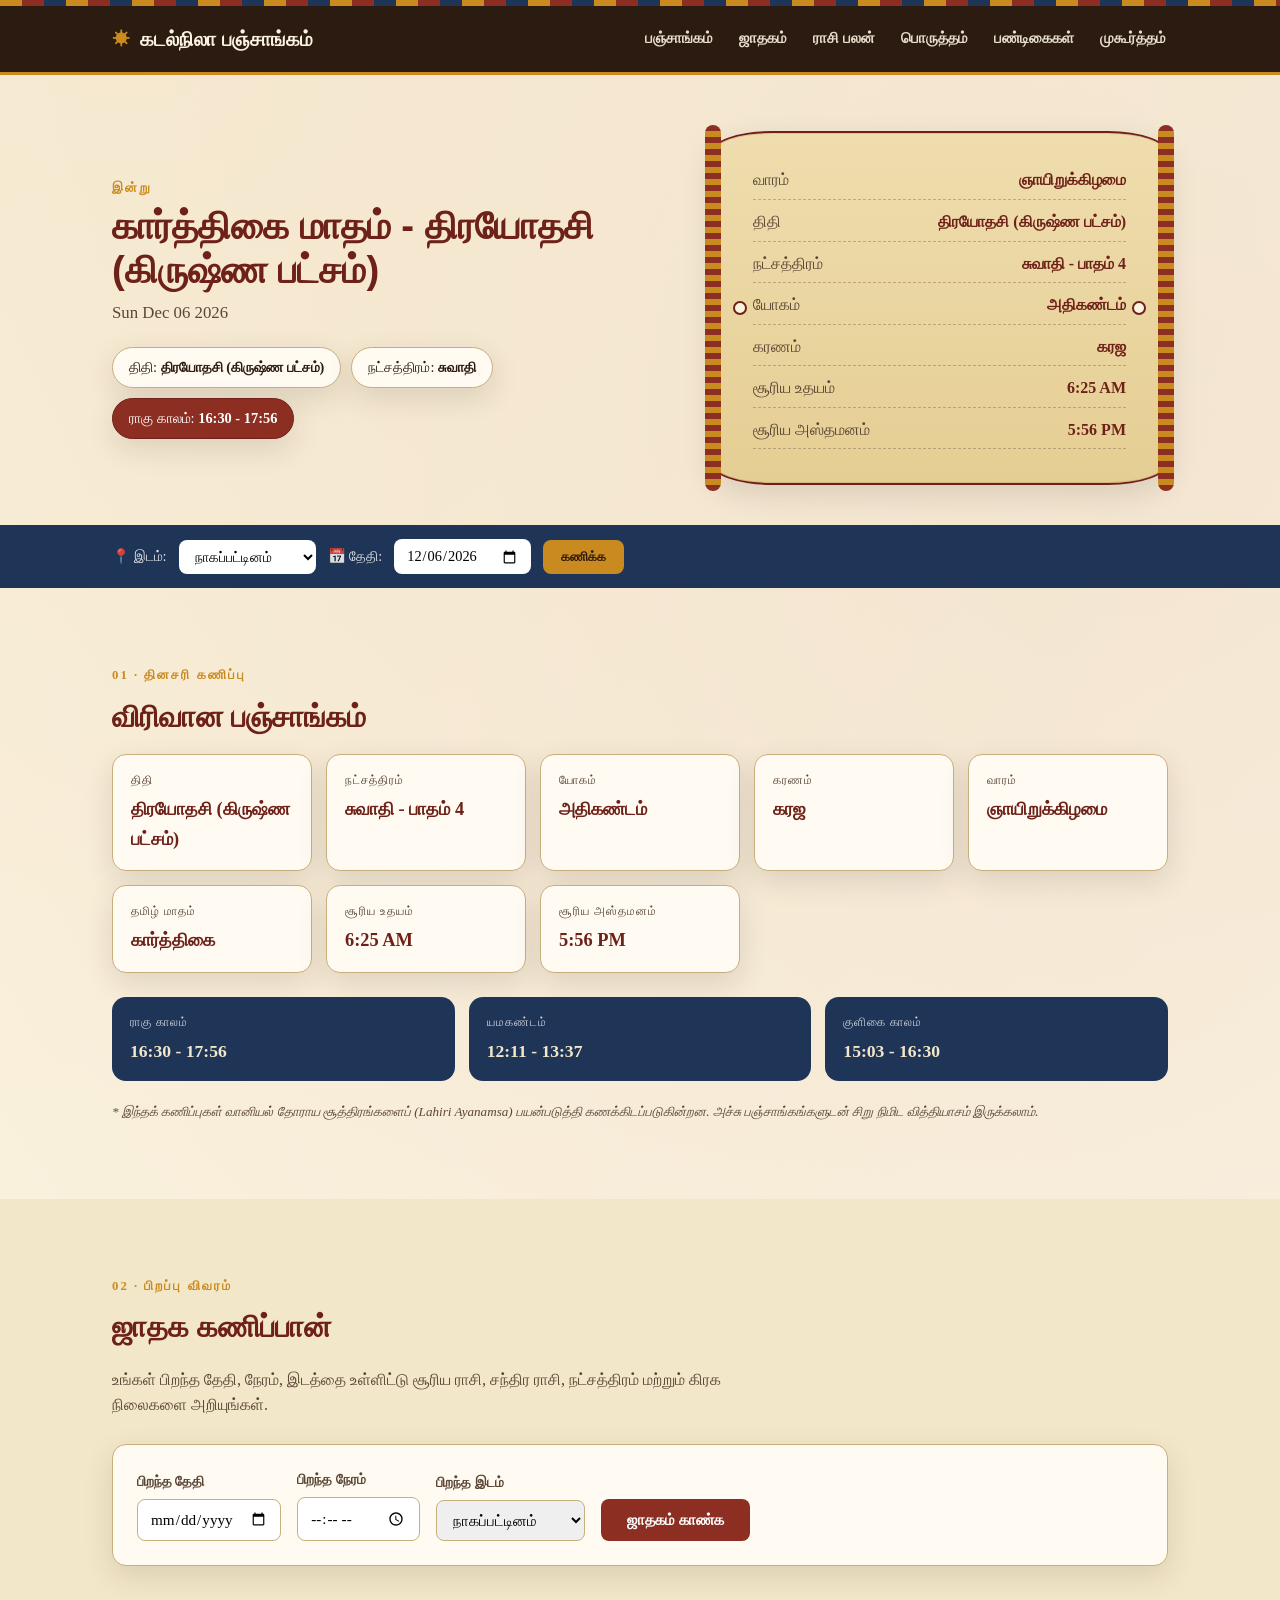
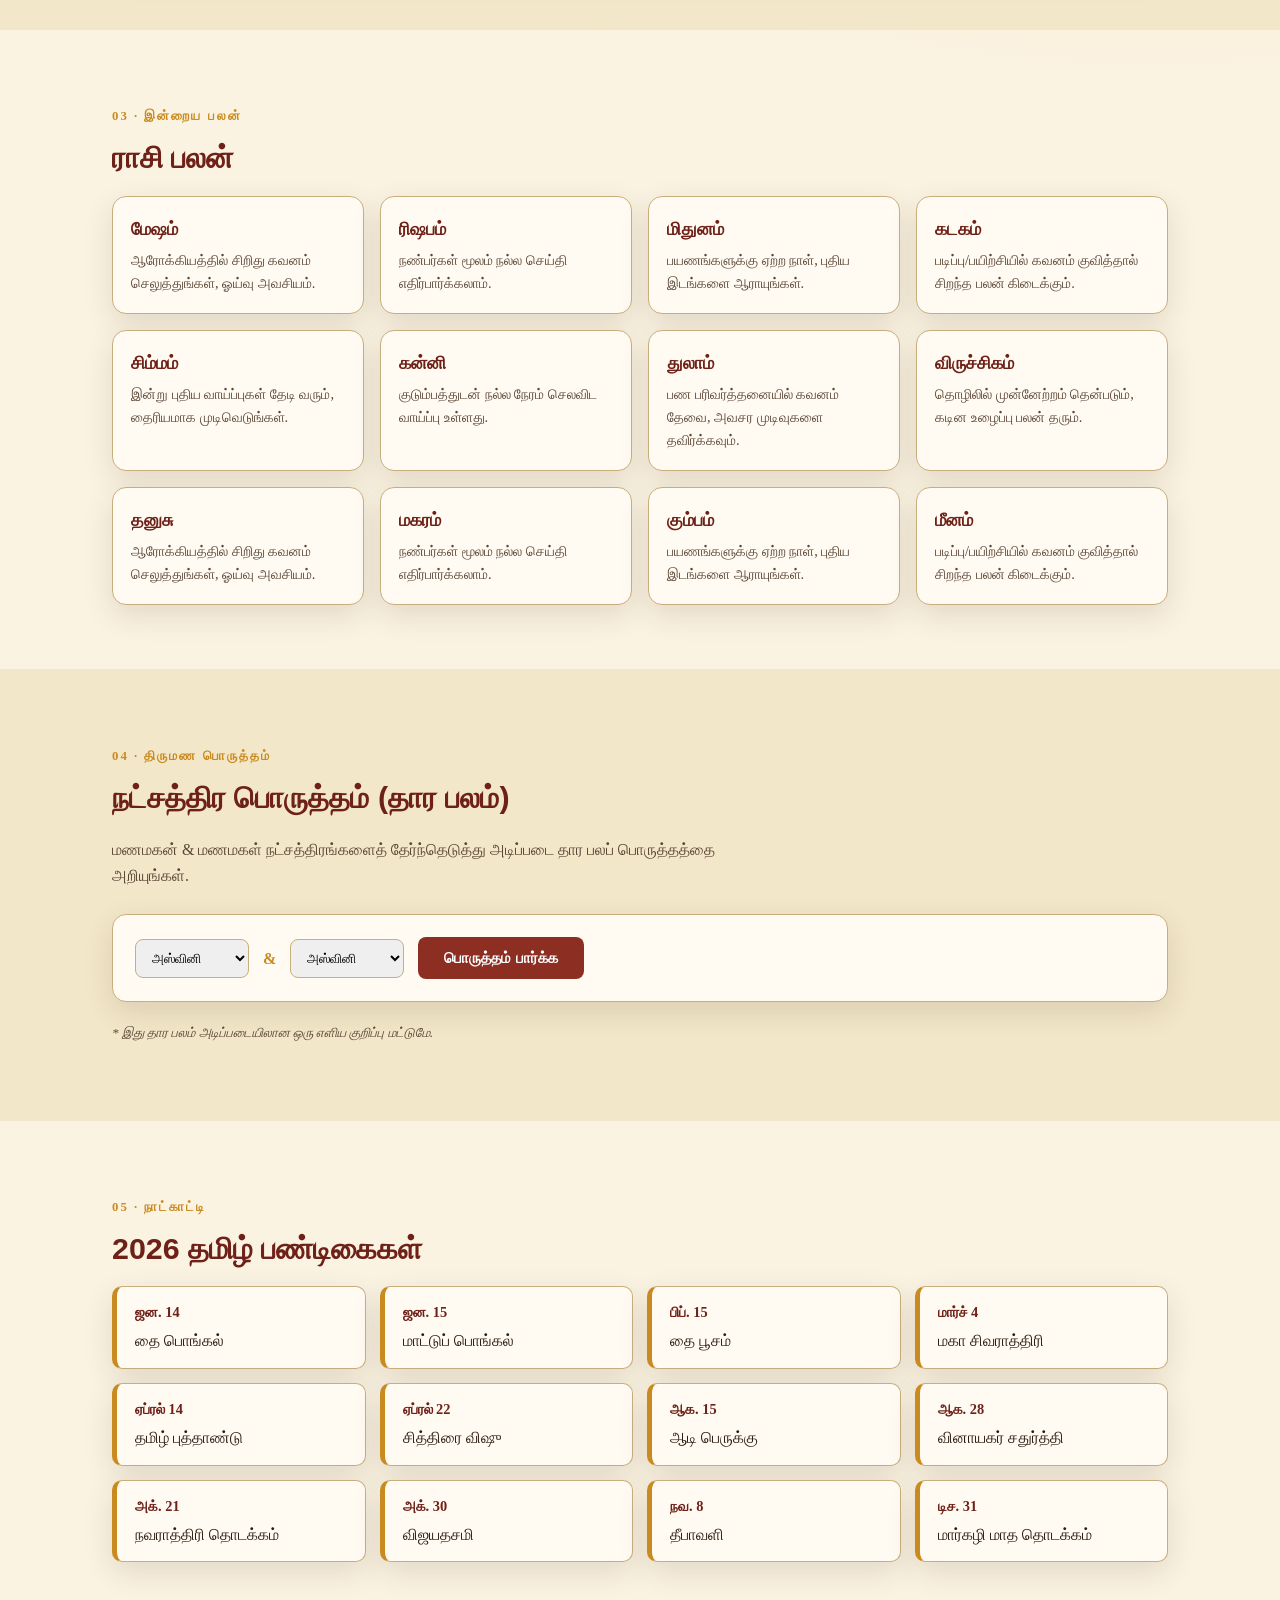
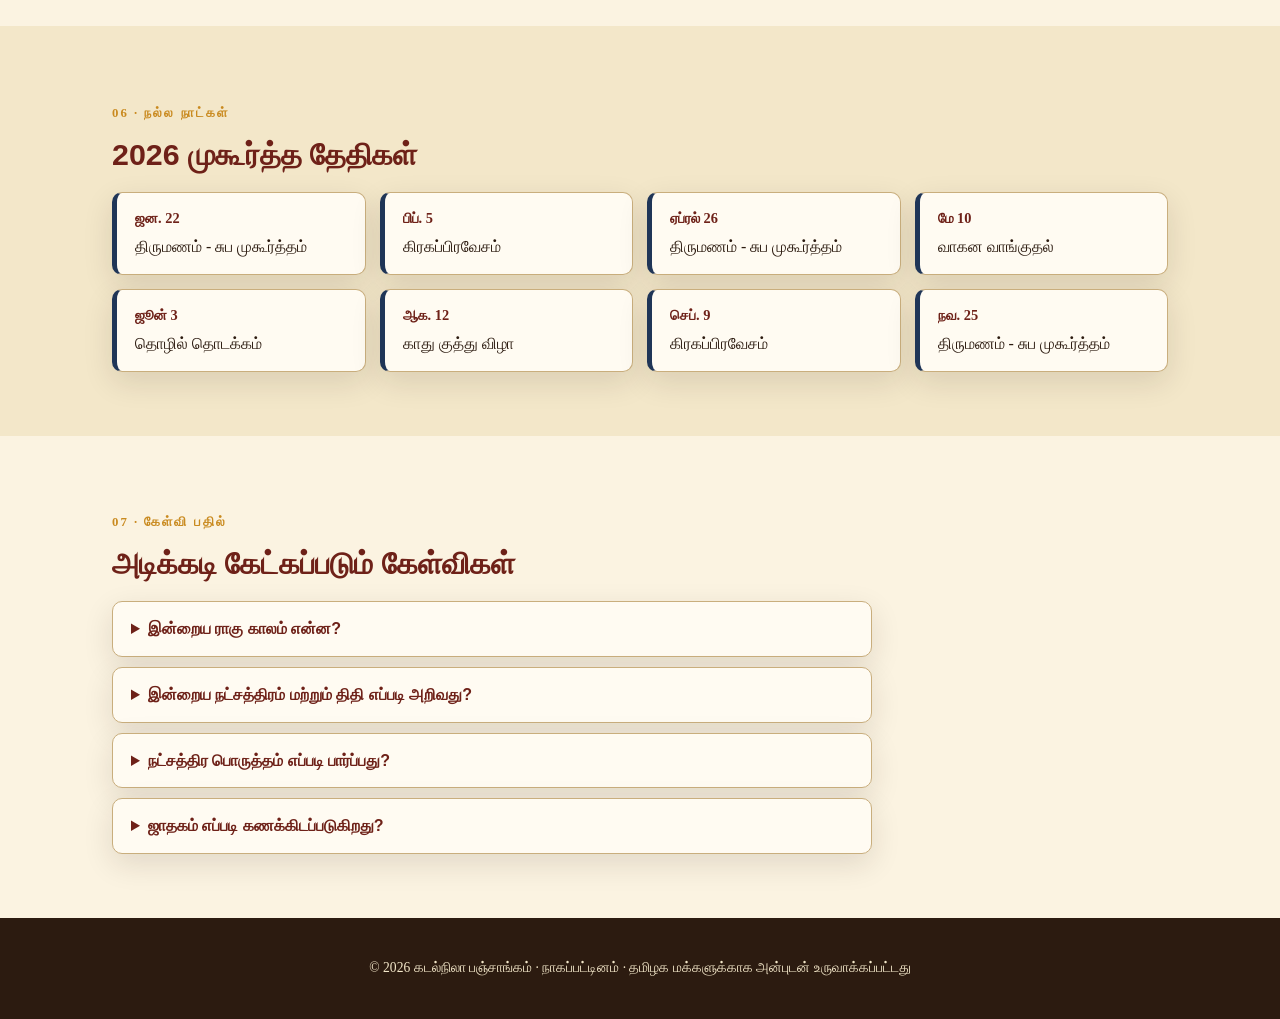
==== index.html @ 74b9a466 "original code" ====
<!DOCTYPE html>
<html lang="ta">
<head>
<meta charset="UTF-8">
<meta name="viewport" content="width=device-width, initial-scale=1.0">
<title>இன்றைய தமிழ் பஞ்சாங்கம் 2026 - ராகு காலம், நட்சத்திரம், திதி, ஜாதகம் | நாளிதழ் பஞ்சாங்கம்</title>
<meta name="description" content="இன்றைய தமிழ் பஞ்சாங்கம் - திதி, நட்சத்திரம், யோகம், கரணம், இன்றைய ராகு காலம், யமகண்டம், குளிகை காலம், நல்ல நேரம், ஜாதக கணிப்பான், ராசி பலன், நட்சத்திர பொருத்தம், 2026 பண்டிகை நாட்காட்டி, திருமண முகூர்த்த தேதிகள் - நாகப்பட்டினம், சென்னை, மதுரை உள்பட அனைத்து ஊர்களுக்கும் இலவசமாக.">
<meta name="keywords" content="இன்றைய பஞ்சாங்கம், தமிழ் பஞ்சாங்கம் 2026, இன்றைய ராகு காலம், நாளைய ராகு காலம், இன்று நல்ல நேரம், இன்றைய நட்சத்திரம், இன்றைய திதி, தமிழ் நாட்காட்டி 2026, ஜாதகம் பார்க்க, ஜாதக கணிப்பான், இன்றைய ராசி பலன், நட்சத்திர பொருத்தம் பார்க்க, திருமண பொருத்தம், முகூர்த்த நாட்கள் 2026, தமிழ் பண்டிகைகள் 2026, யமகண்டம், குளிகை காலம், அமிர்த காலம், சுப நேரம், நாகப்பட்டினம் பஞ்சாங்கம்">
<meta name="robots" content="index, follow, max-image-preview:large">
<meta name="author" content="கடல்நிலா பஞ்சாங்கம்">
<link rel="canonical" href="https://kadalnilapanchangam.pages.dev/">
<meta property="og:title" content="இன்றைய தமிழ் பஞ்சாங்கம் - ராகு காலம், நட்சத்திரம், ஜாதகம் | கடல்நிலா பஞ்சாங்கம்">
<meta property="og:description" content="இன்றைய திதி, நட்சத்திரம், ராகு காலம், ஜாதகம், ராசி பலன், பொருத்தம், 2026 பண்டிகைகள் - ஒரே இடத்தில் இலவசமாக.">
<meta property="og:type" content="website">
<meta property="og:locale" content="ta_IN">
<meta property="og:url" content="https://kadalnilapanchangam.pages.dev/">
<meta property="og:site_name" content="கடல்நிலா பஞ்சாங்கம்">
<meta name="twitter:card" content="summary_large_image">
<meta name="twitter:title" content="இன்றைய தமிழ் பஞ்சாங்கம் - ராகு காலம், ஜாதகம், ராசி பலன்">
<meta name="twitter:description" content="தினசரி பஞ்சாங்கம், ஜாதகம், பொருத்தம், முகூர்த்தம் - இலவசமாக தமிழில்.">
<meta name="theme-color" content="#8c2f22">
<meta name="google-site-verification" content="W2U2GWZ15MZSLIfdau-xHzwiD-Z9TUqTjDm7PvHnTFs" />
<link rel="manifest" href="manifest.json">
<link rel="stylesheet" href="style.css">
<script src="script.js"></script>
</head>
<body>

<div class="thread-deco" aria-hidden="true"></div>

<header class="site-header">
  <div class="wrap header-row">
    <a href="#top" class="brand">
      <span class="brand-mark">☀︎</span>
      <span class="brand-text">கடல்நிலா பஞ்சாங்கம்</span>
    </a>
    <nav class="main-nav" aria-label="முதன்மை வழிசெலுத்தல்">
      <a href="#panchangam">பஞ்சாங்கம்</a>
      <a href="#jathagam">ஜாதகம்</a>
      <a href="#rasipalan">ராசி பலன்</a>
      <a href="#porutham">பொருத்தம்</a>
      <a href="#pandigai">பண்டிகைகள்</a>
      <a href="#muhurtham">முகூர்த்தம்</a>
    </nav>
    <button class="nav-toggle" id="navToggle" aria-label="பட்டியலைத் திற">☰</button>
  </div>
</header>

<main id="top">

  <section class="hero">
    <div class="wrap hero-grid">
      <div class="hero-copy">
        <p class="eyebrow">இன்று</p>
        <h1 id="todayTamilDate">தமிழ் தேதி ஏற்றப்படுகிறது...</h1>
        <p class="hero-sub" id="todayGregorian">-</p>
        <div class="hero-chips" id="heroChips">
          <span class="chip">திதி: <b id="chipTithi">-</b></span>
          <span class="chip">நட்சத்திரம்: <b id="chipNakshatra">-</b></span>
          <span class="chip accent">ராகு காலம்: <b id="chipRahu">-</b></span>
        </div>
      </div>
      <div class="ola-leaf" id="olaLeaf" aria-label="இன்றைய ஓலைச் சுவடி பஞ்சாங்கம்">
        <div class="ola-hole ola-hole-left"></div>
        <div class="ola-hole ola-hole-right"></div>
        <div class="ola-content">
          <div class="ola-row"><span>வாரம்</span><b id="olaVaara">-</b></div>
          <div class="ola-row"><span>திதி</span><b id="olaTithi">-</b></div>
          <div class="ola-row"><span>நட்சத்திரம்</span><b id="olaNakshatra">-</b></div>
          <div class="ola-row"><span>யோகம்</span><b id="olaYoga">-</b></div>
          <div class="ola-row"><span>கரணம்</span><b id="olaKarana">-</b></div>
          <div class="ola-row"><span>சூரிய உதயம்</span><b id="olaSunrise">-</b></div>
          <div class="ola-row"><span>சூரிய அஸ்தமனம்</span><b id="olaSunset">-</b></div>
        </div>
      </div>
    </div>
  </section>

  <section class="location-bar">
    <div class="wrap location-row">
      <label for="cityInput">📍 இடம்:</label>
      <select id="cityInput">
        <option value="Nagapattinam" data-lat="10.7657" data-lon="79.8420">நாகப்பட்டினம்</option>
        <option value="Chennai" data-lat="13.0827" data-lon="80.2707">சென்னை</option>
        <option value="Madurai" data-lat="9.9252" data-lon="78.1198">மதுரை</option>
        <option value="Coimbatore" data-lat="11.0168" data-lon="76.9558">கோயம்புத்தூர்</option>
        <option value="Trichy" data-lat="10.7905" data-lon="78.7047">திருச்சிராப்பள்ளி</option>
        <option value="Thanjavur" data-lat="10.7870" data-lon="79.1378">தஞ்சாவூர்</option>
      </select>
      <label for="dateInput">📅 தேதி:</label>
      <input type="date" id="dateInput">
      <button id="goBtn" class="btn-small">கணிக்க</button>
    </div>
  </section>

  <section id="panchangam" class="section">
    <div class="wrap">
      <p class="section-eyebrow">01 · தினசரி கணிப்பு</p>
      <h2 class="section-title">விரிவான பஞ்சாங்கம்</h2>
      <div class="panch-grid" id="panchGrid"></div>
      <div class="kalam-grid" id="kalamGrid"></div>
      <p class="disclaimer">* இந்தக் கணிப்புகள் வானியல் தோராய சூத்திரங்களைப் (Lahiri Ayanamsa) பயன்படுத்தி கணக்கிடப்படுகின்றன. அச்சு பஞ்சாங்கங்களுடன் சிறு நிமிட வித்தியாசம் இருக்கலாம்.</p>
    </div>
  </section>

  <section id="jathagam" class="section alt">
    <div class="wrap">
      <p class="section-eyebrow">02 · பிறப்பு விவரம்</p>
      <h2 class="section-title">ஜாதக கணிப்பான்</h2>
      <p class="section-desc">உங்கள் பிறந்த தேதி, நேரம், இடத்தை உள்ளிட்டு சூரிய ராசி, சந்திர ராசி, நட்சத்திரம் மற்றும் கிரக நிலைகளை அறியுங்கள்.</p>
      <form id="jathagamForm" class="jform">
        <div class="jfield">
          <label for="jDob">பிறந்த தேதி</label>
          <input type="date" id="jDob" required>
        </div>
        <div class="jfield">
          <label for="jTime">பிறந்த நேரம்</label>
          <input type="time" id="jTime" required>
        </div>
        <div class="jfield">
          <label for="jCity">பிறந்த இடம்</label>
          <select id="jCity">
            <option value="Nagapattinam" data-lat="10.7657" data-lon="79.8420">நாகப்பட்டினம்</option>
            <option value="Chennai" data-lat="13.0827" data-lon="80.2707">சென்னை</option>
            <option value="Madurai" data-lat="9.9252" data-lon="78.1198">மதுரை</option>
            <option value="Coimbatore" data-lat="11.0168" data-lon="76.9558">கோயம்புத்தூர்</option>
            <option value="Trichy" data-lat="10.7905" data-lon="78.7047">திருச்சிராப்பள்ளி</option>
          </select>
        </div>
        <button type="submit" class="btn-primary">ஜாதகம் காண்க</button>
      </form>
      <div id="jathagamResult" class="jathagam-result hidden">
        <div class="jr-summary" id="jrSummary"></div>
        <div class="graha-table-wrap">
          <table class="graha-table">
            <thead><tr><th>கிரகம்</th><th>ராசி</th><th>பாகை (Sidereal)</th></tr></thead>
            <tbody id="grahaTableBody"></tbody>
          </table>
        </div>
        <p class="disclaimer">* சூரியன் &amp; சந்திரன் துல்லியமான கணக்கீடு. புதன், சுக்கிரன், செவ்வாய், குரு, சனி, ராகு/கேது - சராசரி கிரக நிலை (mean longitude) அடிப்படையில் ஒரு பொது வழிகாட்டி மட்டுமே.</p>
      </div>
    </div>
  </section>

  <section id="rasipalan" class="section">
    <div class="wrap">
      <p class="section-eyebrow">03 · இன்றைய பலன்</p>
      <h2 class="section-title">ராசி பலன்</h2>
      <div class="rasi-grid" id="rasiGrid"></div>
    </div>
  </section>

  <section id="porutham" class="section alt">
    <div class="wrap">
      <p class="section-eyebrow">04 · திருமண பொருத்தம்</p>
      <h2 class="section-title">நட்சத்திர பொருத்தம் (தார பலம்)</h2>
      <p class="section-desc">மணமகன் &amp; மணமகள் நட்சத்திரங்களைத் தேர்ந்தெடுத்து அடிப்படை தார பலப் பொருத்தத்தை அறியுங்கள்.</p>
      <div class="porutham-form">
        <select id="starBoy"></select>
        <span class="vs">&amp;</span>
        <select id="starGirl"></select>
        <button id="checkPorutham" class="btn-primary">பொருத்தம் பார்க்க</button>
      </div>
      <div id="poruthamResult" class="porutham-result hidden"></div>
      <p class="disclaimer">* இது தார பலம் அடிப்படையிலான ஒரு எளிய குறிப்பு மட்டுமே.</p>
    </div>
  </section>

  <section id="pandigai" class="section">
    <div class="wrap">
      <p class="section-eyebrow">05 · நாட்காட்டி</p>
      <h2 class="section-title">2026 தமிழ் பண்டிகைகள்</h2>
      <div class="fest-list" id="festList"></div>
    </div>
  </section>

  <section id="muhurtham" class="section alt">
    <div class="wrap">
      <p class="section-eyebrow">06 · நல்ல நாட்கள்</p>
      <h2 class="section-title">2026 முகூர்த்த தேதிகள்</h2>
      <div class="muhurtham-list" id="muhurthamList"></div>
    </div>
  </section>

  <section id="faq" class="section">
    <div class="wrap">
      <p class="section-eyebrow">07 · கேள்வி பதில்</p>
      <h2 class="section-title">அடிக்கடி கேட்கப்படும் கேள்விகள்</h2>
      <div class="faq-list">
        <details class="faq-item">
          <summary>இன்றைய ராகு காலம் என்ன?</summary>
          <p>ராகு காலம் ஒவ்வொரு நாளும் மாறுபடும், அது வாரத்தின் நாள் மற்றும் சூரிய உதய-அஸ்தமன நேரத்தைப் பொறுத்து கணக்கிடப்படுகிறது.</p>
        </details>
        <details class="faq-item">
          <summary>இன்றைய நட்சத்திரம் மற்றும் திதி எப்படி அறிவது?</summary>
          <p>சந்திரன் மற்றும் சூரியனின் நிலைமானத்தை வைத்து திதி மற்றும் நட்சத்திரம் கணக்கிடப்படுகிறது.</p>
        </details>
        <details class="faq-item">
          <summary>நட்சத்திர பொருத்தம் எப்படி பார்ப்பது?</summary>
          <p>மணமகன் மற்றும் மணமகளின் நட்சத்திரங்களை தேர்ந்தெடுத்து, தார பலம் அடிப்படையிலான அடிப்படை பொருத்தத்தை இந்த தளத்தில் இலவசமாக அறியலாம்.</p>
        </details>
        <details class="faq-item">
          <summary>ஜாதகம் எப்படி கணக்கிடப்படுகிறது?</summary>
          <p>பிறந்த தேதி, நேரம், இடத்தை வைத்து சூரிய ராசி, சந்திர ராசி, ஜென்ம நட்சத்திரம் மற்றும் கிரக நிலைகள் கணக்கிடப்படுகின்றன.</p>
        </details>
      </div>
    </div>
  </section>

</main>

<footer class="site-footer">
  <div class="wrap">
    <p>© 2026 கடல்நிலா பஞ்சாங்கம் · நாகப்பட்டினம் · தமிழக மக்களுக்காக அன்புடன் உருவாக்கப்பட்டது</p>
  </div>
</footer>

</body>
</html>
---- style.css ----
/* ============ TOKENS ============ */
:root{
  --bg: #FBF3E1;
  --bg-alt: #F3E7C9;
  --ink: #2C1B10;
  --ink-soft: #5B4636;
  --vermilion: #8C2F22;
  --vermilion-deep: #6E2118;
  --turmeric: #C98A1F;
  --indigo: #1F3557;
  --line: #C9AE7D;
  --card: #FFFBF2;
  --shadow: 0 10px 30px rgba(44,27,16,0.12);
  --radius: 14px;
  --font-display: 'Catamaran', 'Noto Sans Tamil', sans-serif;
  --font-body: 'Noto Sans Tamil', 'Martel', serif;
  --font-data: 'Martel', 'Noto Sans Tamil', serif;
}

*{box-sizing:border-box;}
html{scroll-behavior:smooth;}
body{
  margin:0;
  background:var(--bg);
  color:var(--ink);
  font-family:var(--font-body);
  line-height:1.6;
  background-image:
    radial-gradient(circle at 10% 0%, rgba(201,138,31,0.08), transparent 40%),
    radial-gradient(circle at 90% 10%, rgba(140,47,34,0.06), transparent 35%);
}
.wrap{max-width:1100px;margin:0 auto;padding:0 22px;}
a{color:inherit;text-decoration:none;}
h1,h2,h3{font-family:var(--font-display);color:var(--vermilion-deep);margin:0 0 8px;}
.hidden{display:none !important;}

/* thread decoration */
.thread-deco{
  height:6px;
  background:repeating-linear-gradient(90deg,var(--turmeric) 0 22px, var(--vermilion) 22px 44px, var(--indigo) 44px 66px);
}

/* ============ HEADER ============ */
.site-header{
  background:var(--ink);
  color:var(--bg);
  position:sticky;top:0;z-index:50;
  border-bottom:3px solid var(--turmeric);
}
.header-row{display:flex;align-items:center;justify-content:space-between;padding:14px 22px;gap:16px;}
.brand{display:flex;align-items:center;gap:10px;font-family:var(--font-display);font-weight:900;font-size:1.25rem;color:var(--bg);}
.brand-mark{color:var(--turmeric);font-size:1.4rem;}
.main-nav{display:flex;gap:22px;flex-wrap:wrap;}
.main-nav a{font-weight:600;font-size:0.95rem;opacity:0.9;padding:6px 2px;border-bottom:2px solid transparent;transition:.2s;}
.main-nav a:hover{border-color:var(--turmeric);opacity:1;}
.nav-toggle{display:none;background:none;border:none;color:var(--bg);font-size:1.4rem;cursor:pointer;}

/* ============ HERO ============ */
.hero{padding:56px 0 40px;}
.hero-grid{display:grid;grid-template-columns:1.1fr 0.9fr;gap:40px;align-items:center;}
.eyebrow{font-family:var(--font-data);text-transform:uppercase;letter-spacing:2px;color:var(--turmeric);font-weight:700;font-size:.8rem;margin:0 0 6px;}
.hero-copy h1{font-size:2.4rem;line-height:1.15;}
.hero-sub{color:var(--ink-soft);margin:4px 0 20px;font-size:1.05rem;}
.hero-chips{display:flex;flex-wrap:wrap;gap:10px;}
.chip{background:var(--card);border:1px solid var(--line);border-radius:30px;padding:8px 16px;font-size:.9rem;box-shadow:var(--shadow);}
.chip.accent{background:var(--vermilion);color:#fff;border-color:var(--vermilion-deep);}
.chip b{font-family:var(--font-data);}

/* Ola-leaf */
.ola-leaf{
  position:relative;
  background:linear-gradient(180deg,#EFDDAE,#E5CE93);
  border-radius:60px/22px;
  padding:34px 40px;
  box-shadow:var(--shadow), inset 0 0 0 1px rgba(140,47,34,0.15);
  border:2px solid var(--vermilion-deep);
}
.ola-leaf::before, .ola-leaf::after{
  content:"";position:absolute;top:-8px;bottom:-8px;width:16px;
  background:repeating-linear-gradient(0deg,var(--vermilion) 0 6px, var(--turmeric) 6px 12px);
  border-radius:8px;
}
.ola-leaf::before{left:-8px;}
.ola-leaf::after{right:-8px;}
.ola-hole{position:absolute;top:50%;transform:translateY(-50%);width:14px;height:14px;border-radius:50%;background:var(--bg);border:2px solid var(--vermilion-deep);}
.ola-hole-left{left:20px;}
.ola-hole-right{right:20px;}
.ola-content{display:flex;flex-direction:column;gap:9px;}
.ola-row{display:flex;justify-content:space-between;border-bottom:1px dashed rgba(44,27,16,0.25);padding-bottom:6px;font-family:var(--font-data);}
.ola-row span{color:var(--ink-soft);}
.ola-row b{color:var(--vermilion-deep);}

/* ============ LOCATION BAR ============ */
.location-bar{background:var(--indigo);color:#fff;padding:14px 0;}
.location-row{display:flex;flex-wrap:wrap;gap:12px;align-items:center;}
.location-row label{font-size:.9rem;opacity:.85;}
.location-row select, .location-row input{
  background:#fff;border:none;border-radius:8px;padding:8px 12px;font-family:var(--font-body);font-size:.9rem;
}
.btn-small{background:var(--turmeric);border:none;color:var(--ink);font-weight:700;padding:9px 18px;border-radius:8px;cursor:pointer;}
.btn-small:hover{background:#dba13a;}

/* ============ SECTIONS ============ */
.section{padding:64px 0;}
.section.alt{background:var(--bg-alt);}
.section-eyebrow{font-family:var(--font-data);color:var(--turmeric);font-weight:700;letter-spacing:2px;text-transform:uppercase;font-size:.8rem;margin-bottom:6px;}
.section-title{font-size:1.9rem;margin-bottom:14px;}
.section-desc{color:var(--ink-soft);max-width:640px;margin-bottom:26px;}

/* Panchangam */
.panch-grid{display:grid;grid-template-columns:repeat(auto-fit,minmax(180px,1fr));gap:14px;margin-bottom:24px;}
.panch-grid .pcard{background:var(--card);border:1px solid var(--line);border-radius:var(--radius);padding:16px 18px;box-shadow:var(--shadow);}
.pcard .pk{font-size:.78rem;color:var(--ink-soft);text-transform:uppercase;letter-spacing:1px;}
.pcard .pv{font-family:var(--font-data);font-size:1.15rem;color:var(--vermilion-deep);font-weight:700;margin-top:4px;}

.kalam-grid{display:grid;grid-template-columns:repeat(auto-fit,minmax(200px,1fr));gap:14px;}
.kcard{background:var(--indigo);color:#fff;border-radius:var(--radius);padding:16px 18px;}
.kcard .pk{opacity:.75;font-size:.78rem;text-transform:uppercase;letter-spacing:1px;}
.kcard .pv{font-family:var(--font-data);font-size:1.1rem;font-weight:700;margin-top:4px;color:#F3E7C9;}

.disclaimer{font-size:.82rem;color:var(--ink-soft);margin-top:20px;font-style:italic;}

/* Jathagam */
.jform{display:flex;flex-wrap:wrap;gap:16px;align-items:end;background:var(--card);border:1px solid var(--line);border-radius:var(--radius);padding:24px;box-shadow:var(--shadow);}
.jfield{display:flex;flex-direction:column;gap:6px;}
.jfield label{font-size:.85rem;color:var(--ink-soft);font-weight:600;}
.jfield input, .jfield select{padding:10px 12px;border:1px solid var(--line);border-radius:8px;font-family:var(--font-body);font-size:.95rem;}
.btn-primary{background:var(--vermilion);color:#fff;border:none;padding:12px 26px;border-radius:8px;font-weight:700;cursor:pointer;font-size:.95rem;}
.btn-primary:hover{background:var(--vermilion-deep);}

.jathagam-result{margin-top:26px;}
.jr-summary{display:grid;grid-template-columns:repeat(auto-fit,minmax(180px,1fr));gap:14px;margin-bottom:20px;}
.jr-summary .jcard{background:var(--card);border:1px solid var(--line);border-radius:var(--radius);padding:16px;box-shadow:var(--shadow);}
.jr-summary .jk{font-size:.78rem;color:var(--ink-soft);text-transform:uppercase;}
.jr-summary .jv{font-family:var(--font-data);font-weight:700;color:var(--vermilion-deep);font-size:1.1rem;}

.graha-table-wrap{overflow-x:auto;}
.graha-table{width:100%;border-collapse:collapse;background:var(--card);border-radius:var(--radius);overflow:hidden;box-shadow:var(--shadow);}
.graha-table th, .graha-table td{padding:12px 16px;text-align:left;border-bottom:1px solid var(--line);}
.graha-table th{background:var(--vermilion-deep);color:#fff;font-family:var(--font-display);}
.graha-table tr:last-child td{border-bottom:none;}

/* Rasi Palan */
.rasi-grid{display:grid;grid-template-columns:repeat(auto-fit,minmax(200px,1fr));gap:16px;}
.rasi-card{background:var(--card);border:1px solid var(--line);border-radius:var(--radius);padding:18px;box-shadow:var(--shadow);}
.rasi-card h3{font-size:1.1rem;margin-bottom:6px;}
.rasi-card p{font-size:.9rem;color:var(--ink-soft);margin:0;}

/* Porutham */
.porutham-form{display:flex;flex-wrap:wrap;align-items:center;gap:14px;background:var(--card);border:1px solid var(--line);border-radius:var(--radius);padding:22px;box-shadow:var(--shadow);}
.porutham-form select{padding:10px 12px;border:1px solid var(--line);border-radius:8px;font-family:var(--font-body);}
.vs{font-weight:900;color:var(--turmeric);}
.porutham-result{margin-top:20px;background:var(--card);border-left:5px solid var(--vermilion);border-radius:8px;padding:18px 22px;box-shadow:var(--shadow);}
.porutham-result h3{margin-bottom:8px;}

/* Festival & Muhurtham */
.fest-list, .muhurtham-list{display:grid;grid-template-columns:repeat(auto-fit,minmax(240px,1fr));gap:14px;}
.fest-item, .muh-item{background:var(--card);border:1px solid var(--line);border-left:5px solid var(--turmeric);border-radius:10px;padding:14px 18px;box-shadow:var(--shadow);}
.fest-item .fdate, .muh-item .mdate{font-family:var(--font-data);font-weight:700;color:var(--vermilion-deep);font-size:.9rem;}
.fest-item .fname, .muh-item .mname{margin-top:4px;font-size:1rem;}
.muh-item{border-left-color:var(--indigo);}

/* FAQ */
.faq-list{display:flex;flex-direction:column;gap:10px;max-width:760px;}
.faq-item{background:var(--card);border:1px solid var(--line);border-radius:10px;padding:14px 18px;box-shadow:var(--shadow);}
.faq-item summary{cursor:pointer;font-weight:700;font-family:var(--font-display);color:var(--vermilion-deep);}
.faq-item p{margin:10px 0 0;color:var(--ink-soft);font-size:.95rem;}

/* Footer */
.site-footer{background:var(--ink);color:var(--bg-alt);text-align:center;padding:26px 0;font-size:.85rem;}

/* ============ RESPONSIVE ============ */
@media (max-width:820px){
  .hero-grid{grid-template-columns:1fr;}
  .main-nav{
    position:absolute;top:100%;left:0;right:0;background:var(--ink);
    flex-direction:column;padding:14px 22px;gap:14px;display:none;
  }
  .main-nav.open{display:flex;}
  .nav-toggle{display:block;}
}
@media (max-width:480px){
  .hero-copy h1{font-size:1.7rem;}
  .ola-leaf{padding:26px 22px;}
}

/* Reduced motion */
@media (prefers-reduced-motion: reduce){
  html{scroll-behavior:auto;}
}

/* Focus */
a:focus-visible, button:focus-visible, select:focus-visible, input:focus-visible{
  outline:3px solid var(--turmeric);outline-offset:2px;
}
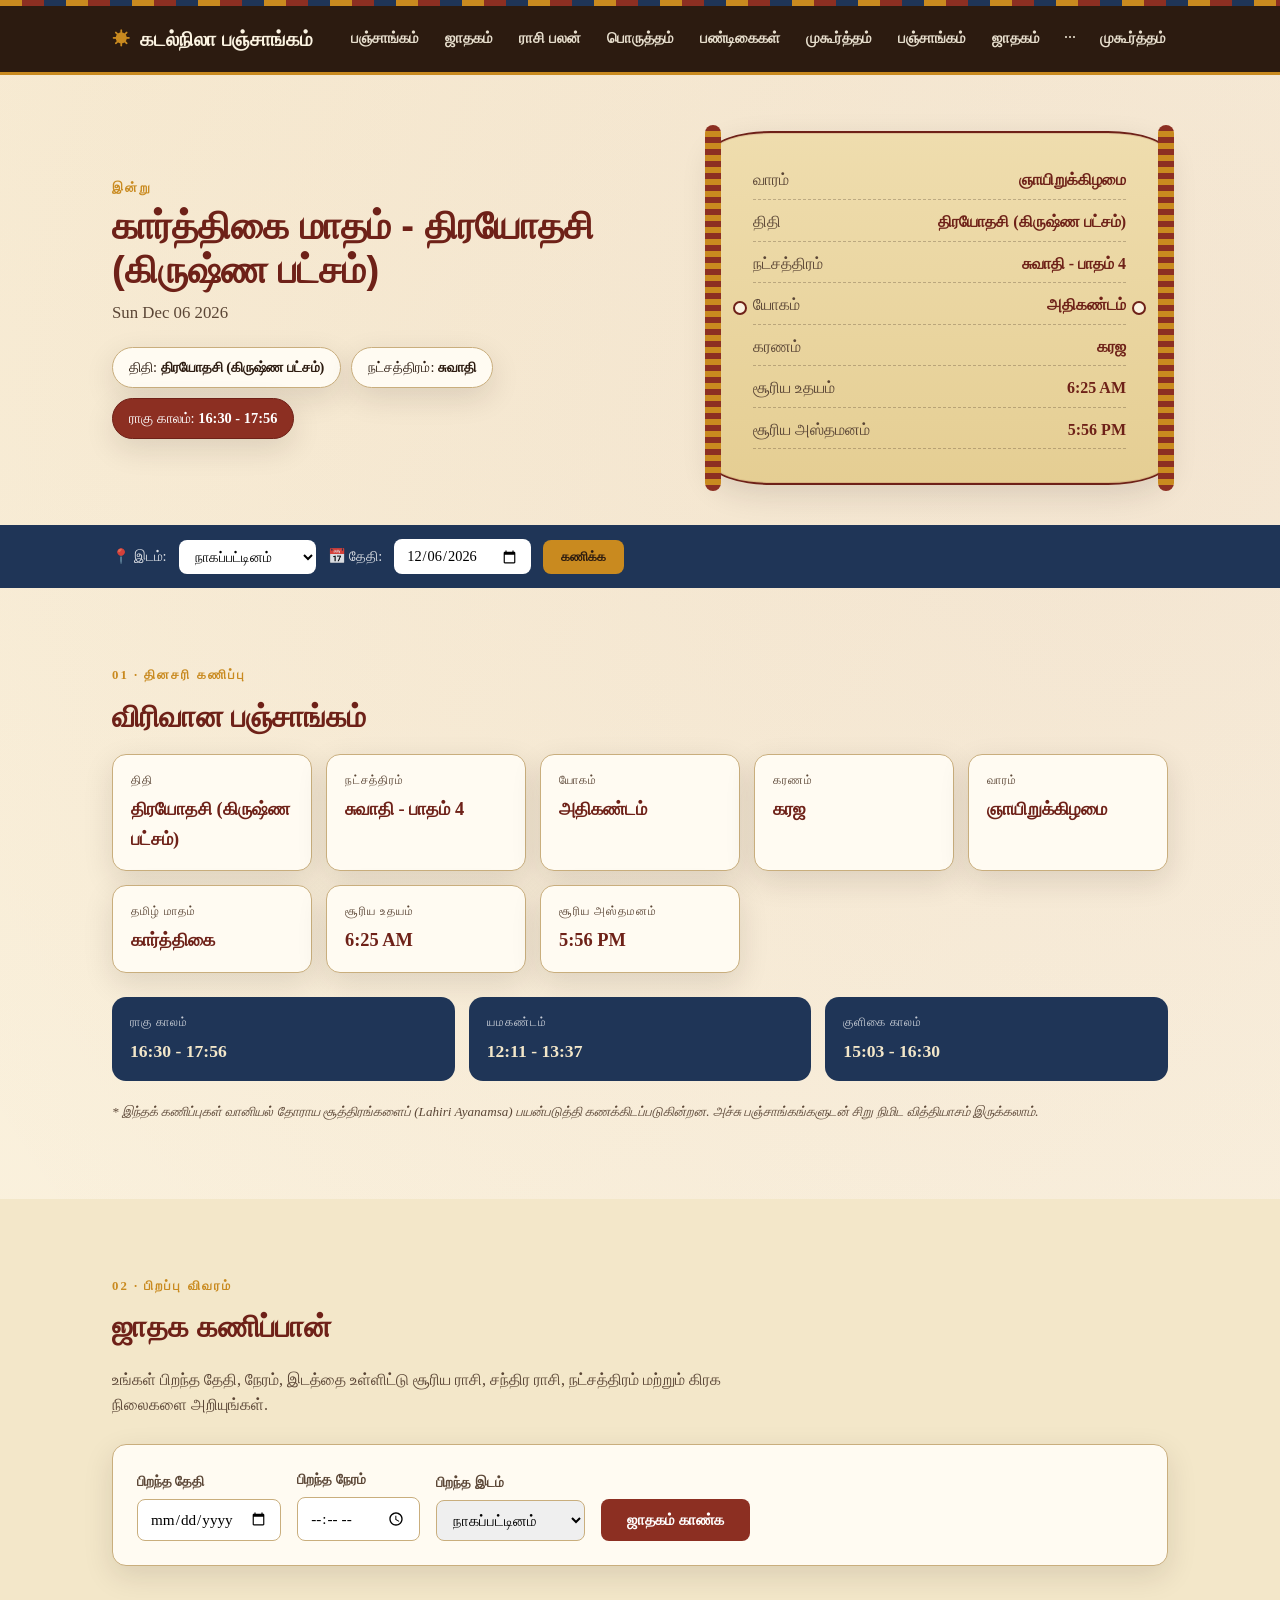
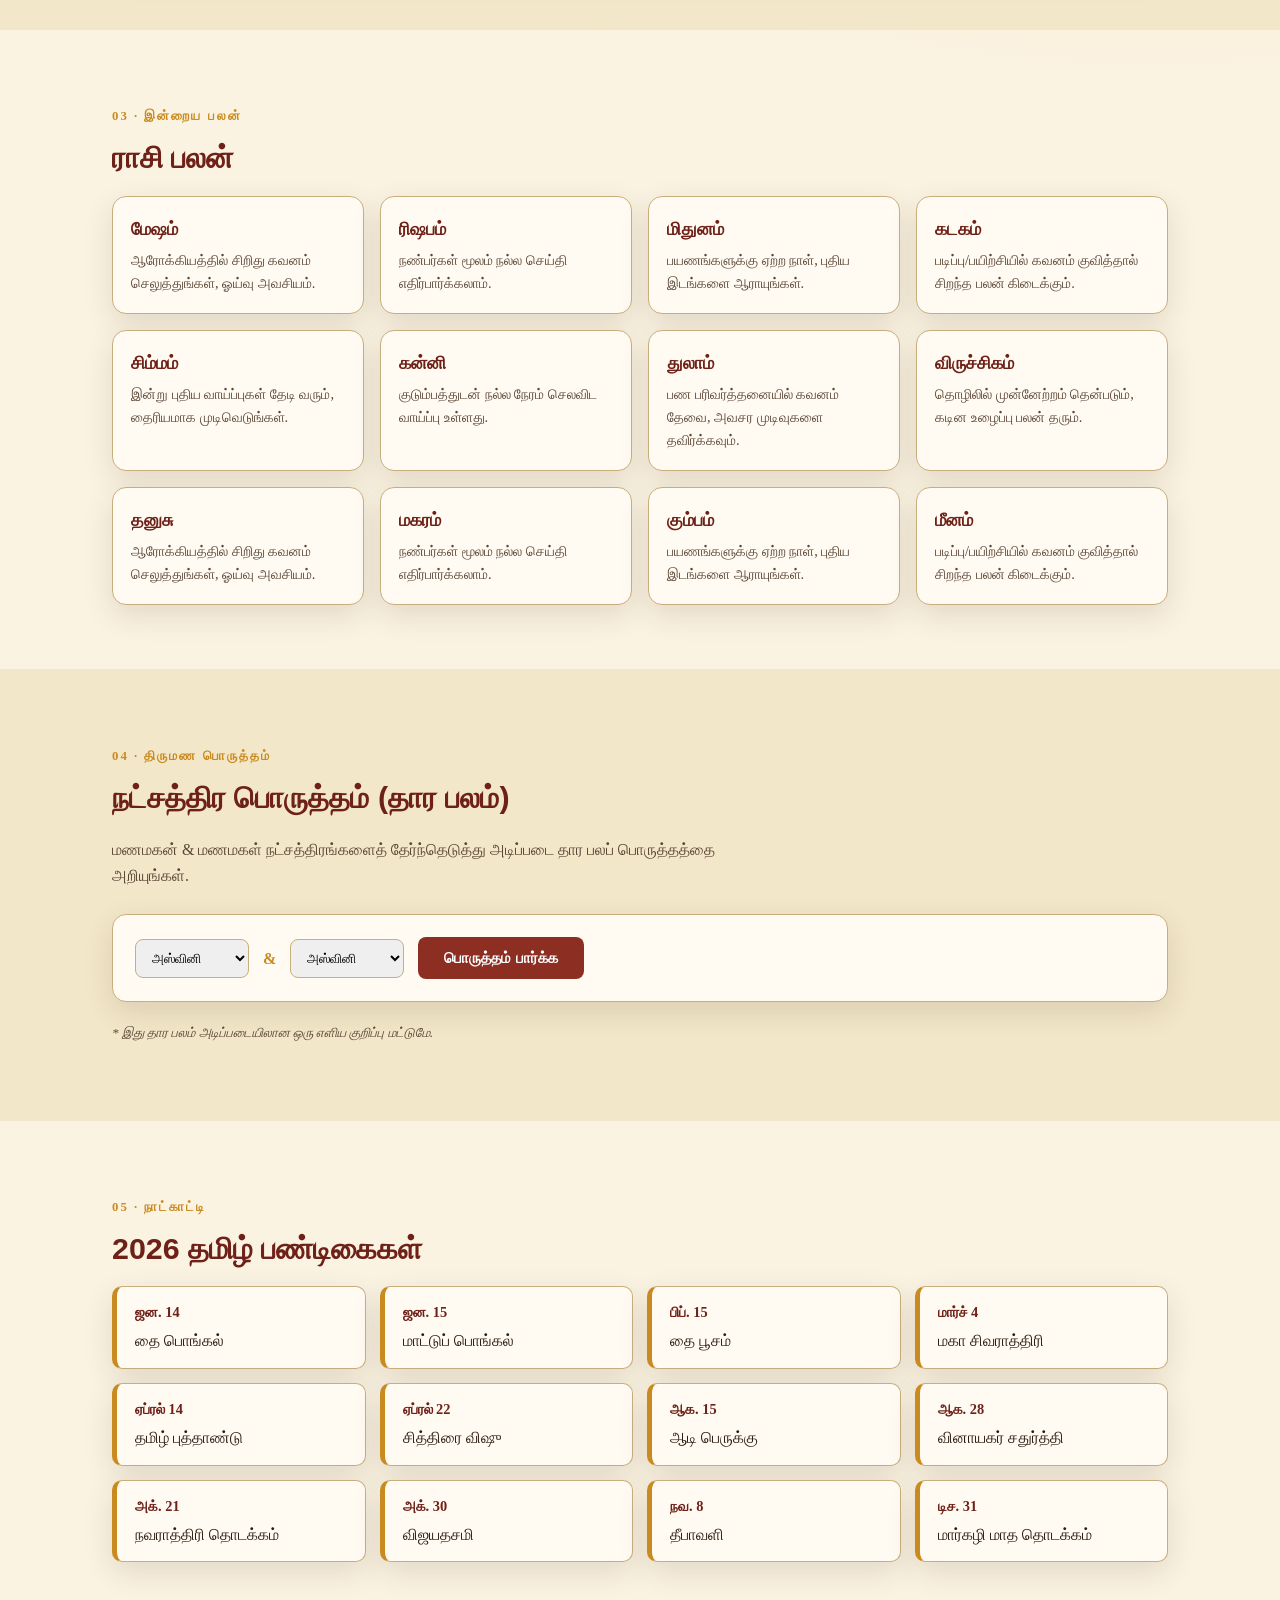
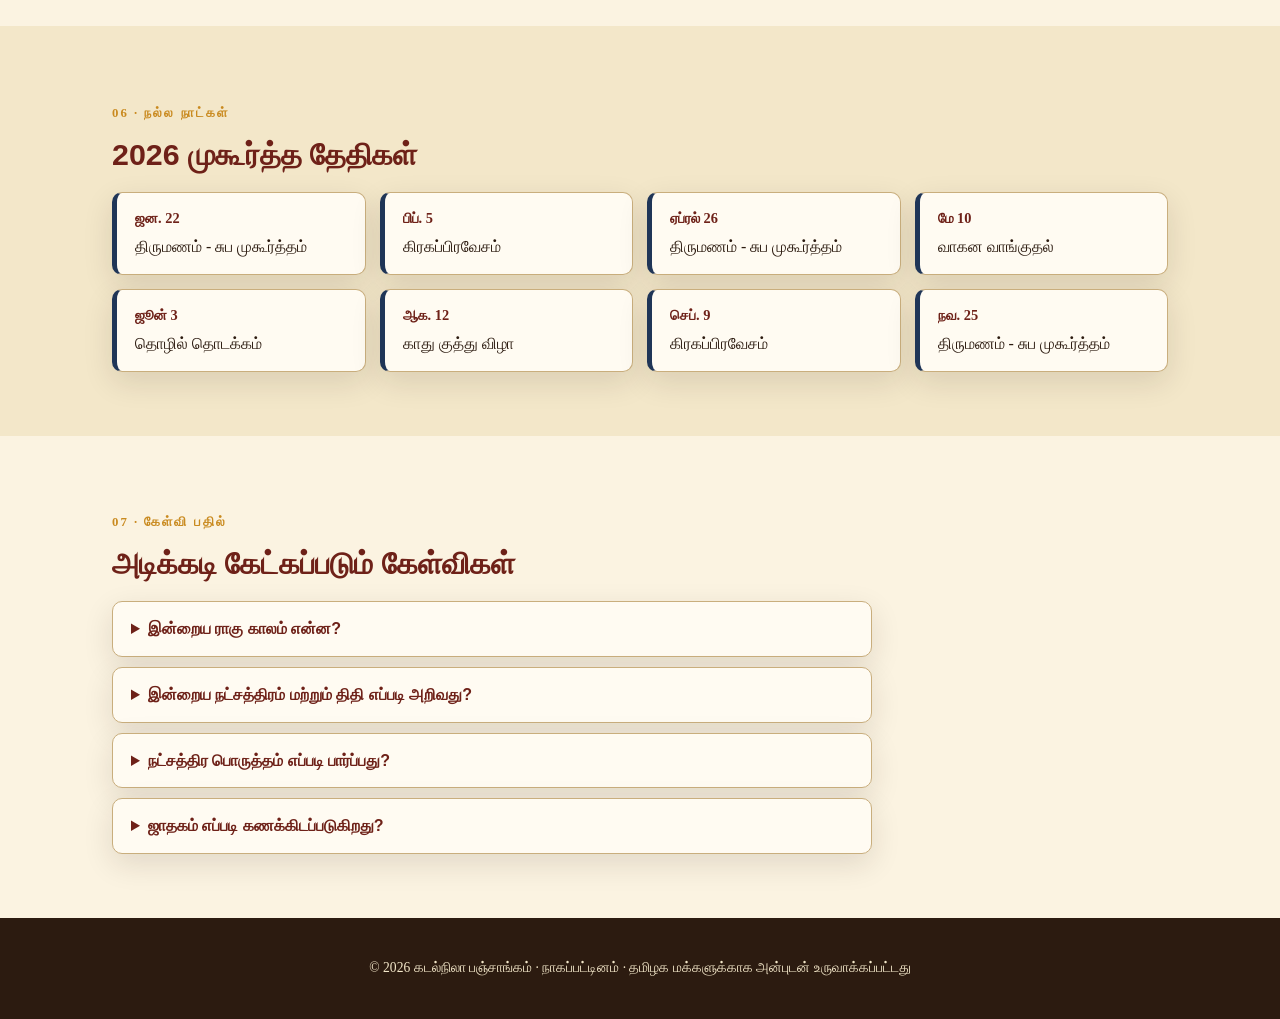
==== commit 491823a4: "country add" ====
--- a/index.html
+++ b/index.html
@@ -40,7 +40,12 @@
       <a href="#rasipalan">ராசி பலன்</a>
       <a href="#porutham">பொருத்தம்</a>
       <a href="#pandigai">பண்டிகைகள்</a>
-      <a href="#muhurtham">முகூர்த்தம்</a>
+      <a href="#muhurtham">முகூர்த்தம்</a><nav class="main-nav">
+  <a href="#panchangam">பஞ்சாங்கம்</a>
+  <a href="#jathagam">ஜாதகம்</a>
+  ...
+  <a href="muhurtham.html">முகூர்த்தம்</a>   <!-- புதியது -->
+</nav>
     </nav>
     <button class="nav-toggle" id="navToggle" aria-label="பட்டியலைத் திற">☰</button>
   </div>
@@ -86,6 +91,21 @@
         <option value="Coimbatore" data-lat="11.0168" data-lon="76.9558">கோயம்புத்தூர்</option>
         <option value="Trichy" data-lat="10.7905" data-lon="78.7047">திருச்சிராப்பள்ளி</option>
         <option value="Thanjavur" data-lat="10.7870" data-lon="79.1378">தஞ்சாவூர்</option>
+        <option value="Tirunelveli" data-lat="8.7139" data-lon="77.7564">திருநெல்வேலி</option>
+        <option value="Salem" data-lat="11.6643" data-lon="78.1460">சேலம்</option>
+        <option value="Vellore" data-lat="12.9165" data-lon="79.1325">வேலூர்</option>
+        <option value="Erode" data-lat="11.3410" data-lon="77.7172">ஈரோடு</option>
+        <option value="Kanchipuram" data-lat="12.8342" data-lon="79.7036">காஞ்சிபுரம்</option>
+        <option value="Kumbakonam" data-lat="10.9601" data-lon="79.3832">கும்பகோணம்</option>
+        <option value="Puducherry" data-lat="11.9416" data-lon="79.8083">புதுச்சேரி</option>
+        <option value="Vijayawada" data-lat="16.5062" data-lon="80.6480">விஜயவாடா</option>
+        <option value="Hyderabad" data-lat="17.3850" data-lon="78.4867">ஹைதராபாத்</option>
+        <option value="malaysia" data-lat="3.1390" data-lon="101.6869">மலேசியா</option>
+        <option value="singapore" data-lat="1.3521" data-lon="103.8198">சிங்கப்பூர்</option>
+        
+
+
+              
       </select>
       <label for="dateInput">📅 தேதி:</label>
       <input type="date" id="dateInput">
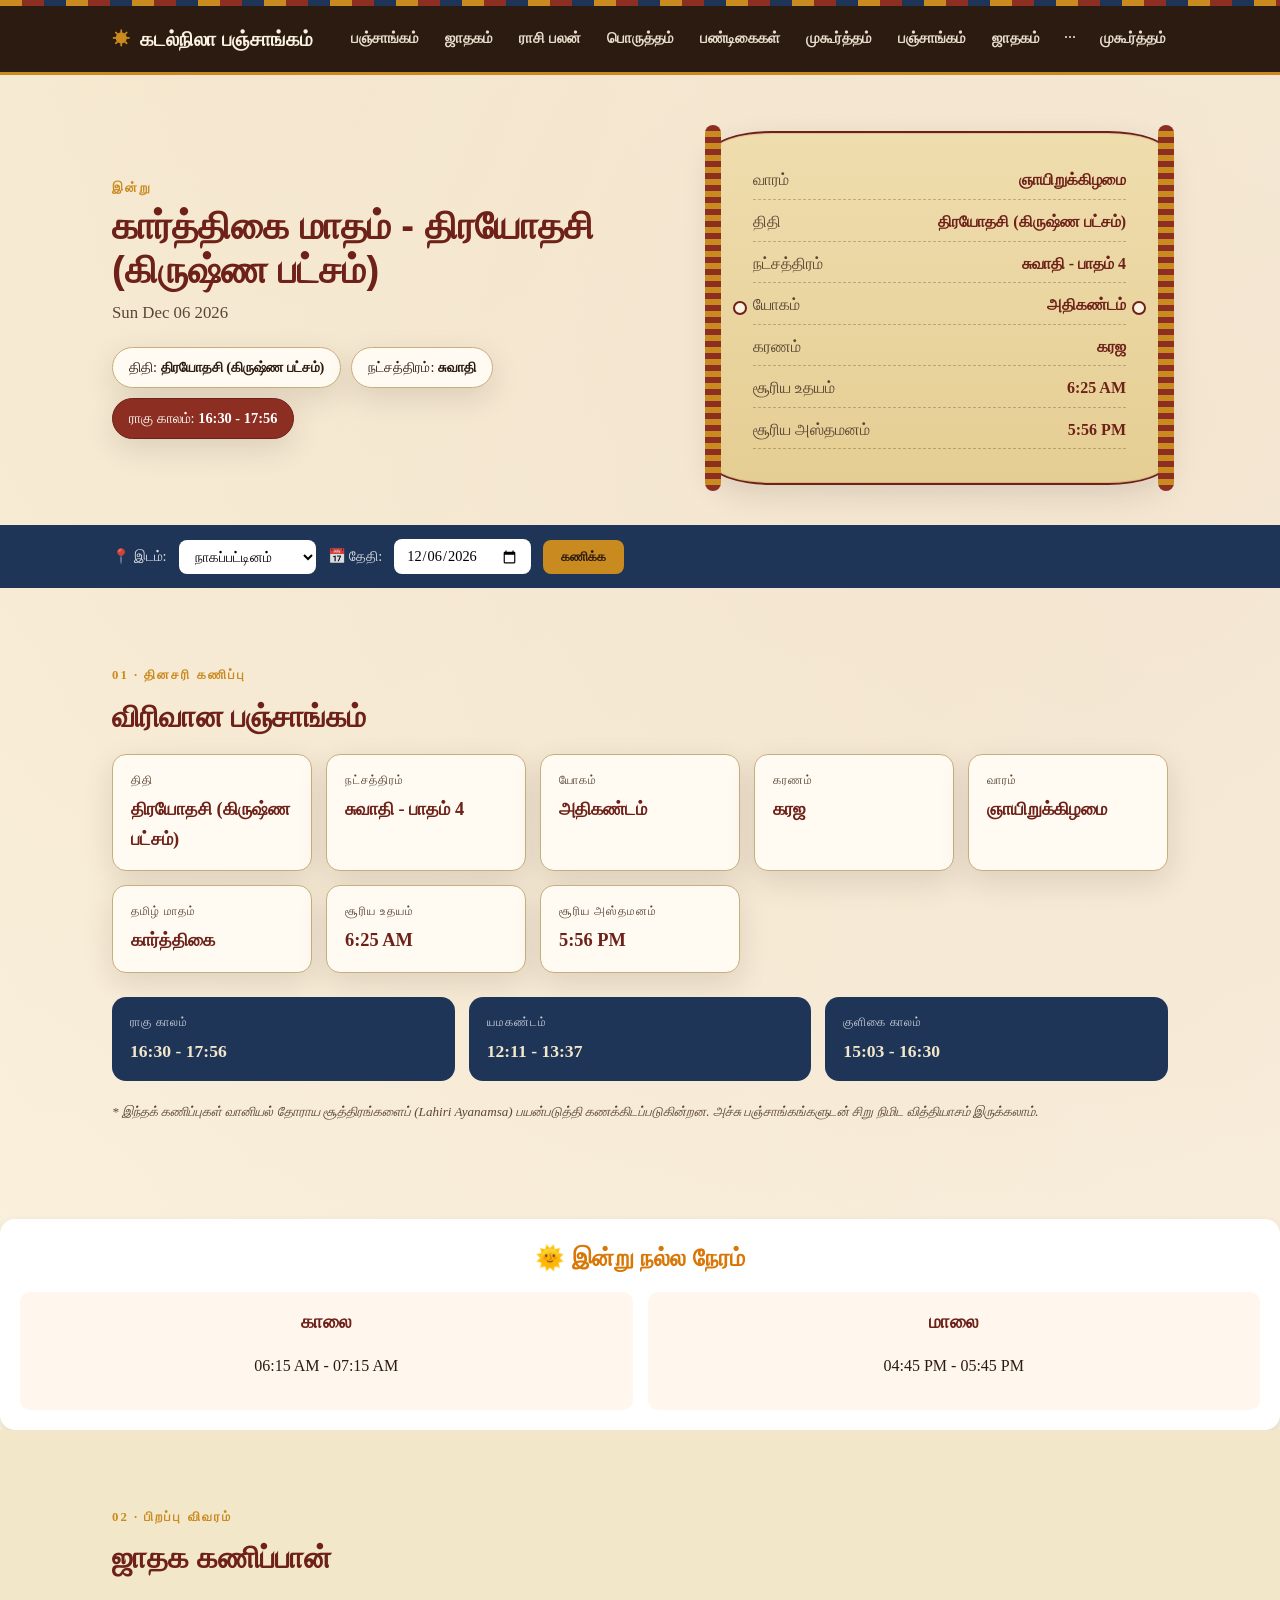
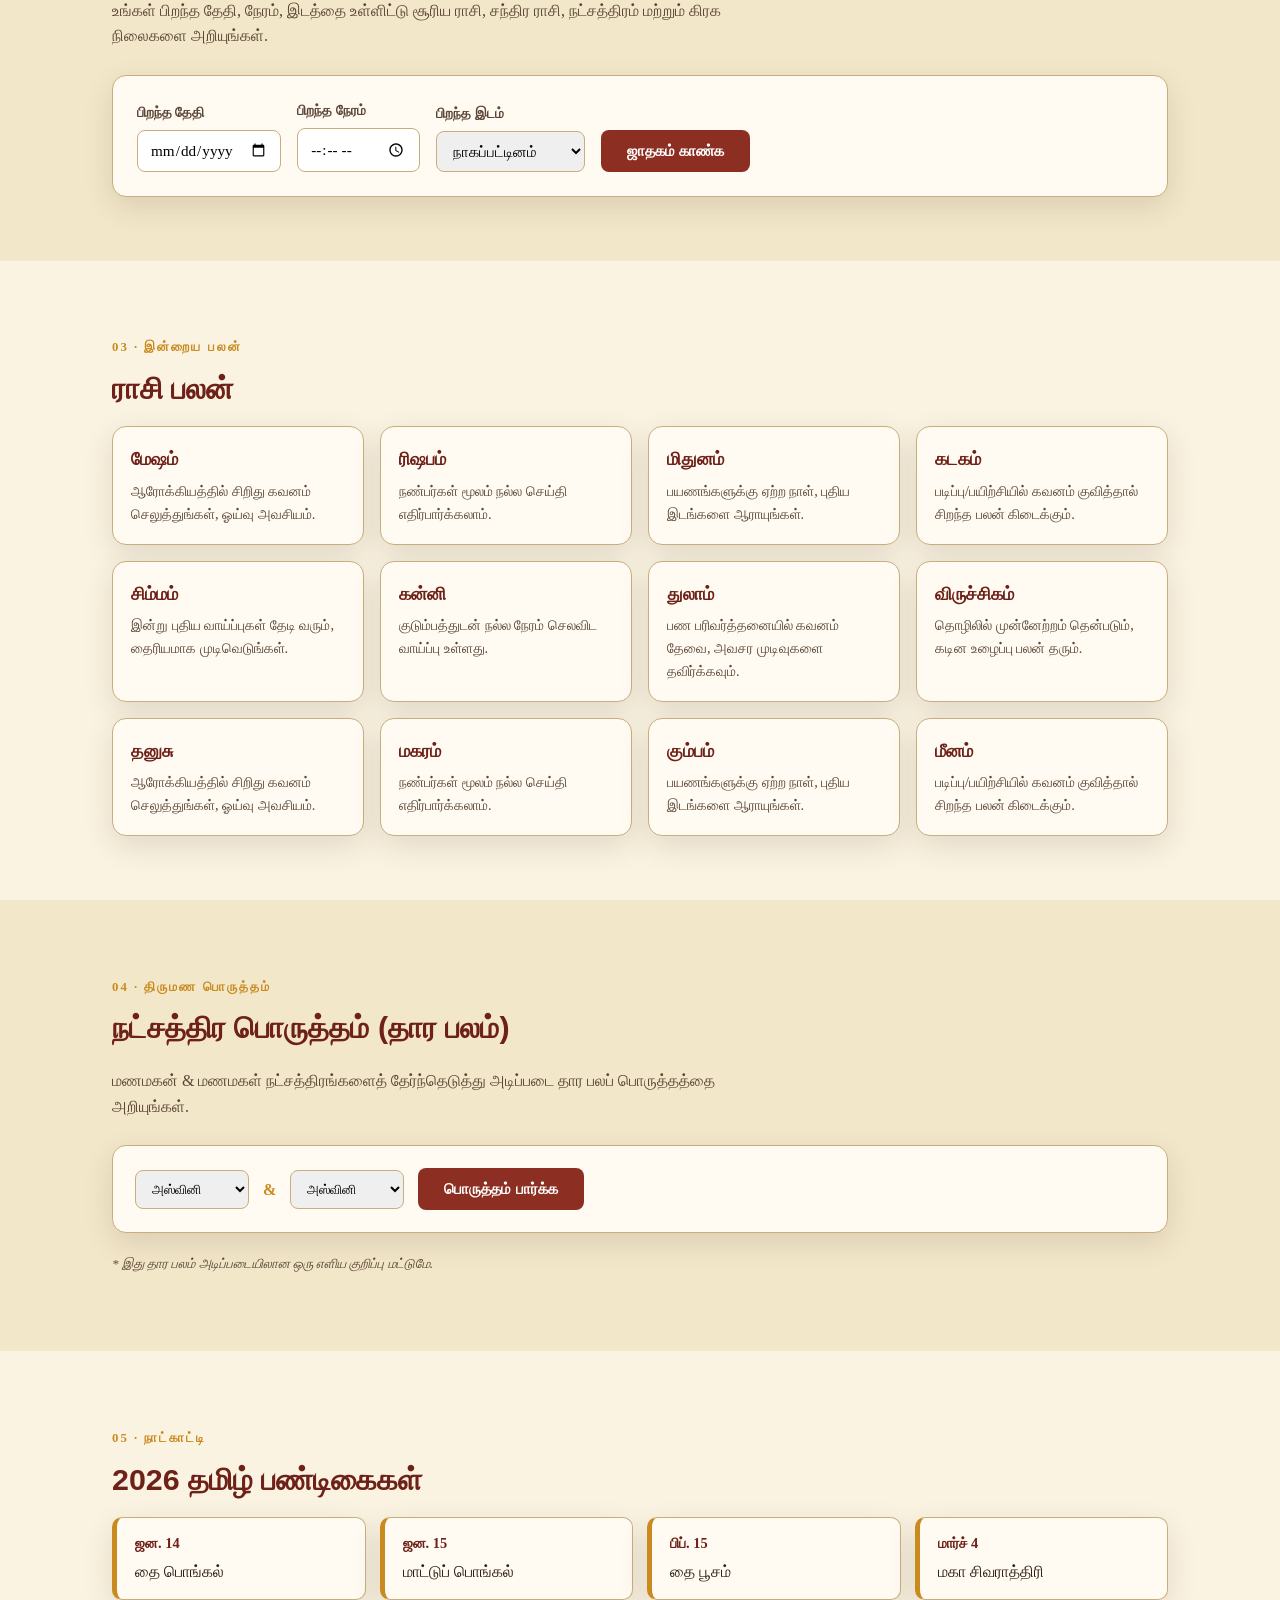
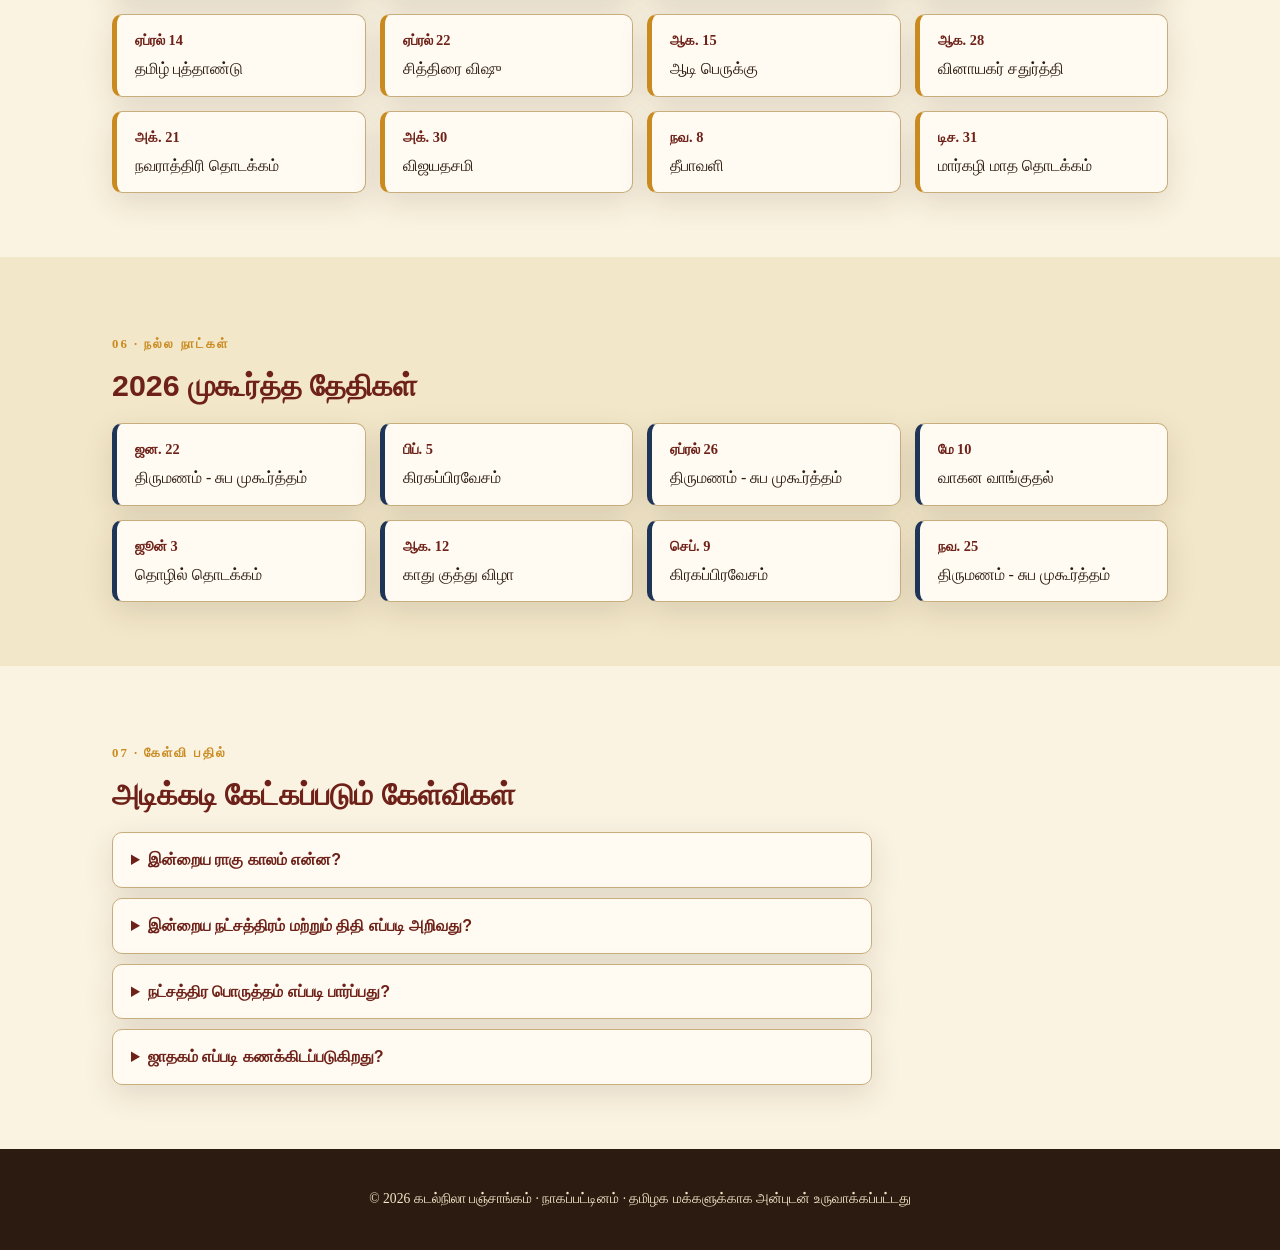
==== commit 24f5eb9a: "time changes" ====
--- a/index.html
+++ b/index.html
@@ -121,7 +121,21 @@
       <div class="kalam-grid" id="kalamGrid"></div>
       <p class="disclaimer">* இந்தக் கணிப்புகள் வானியல் தோராய சூத்திரங்களைப் (Lahiri Ayanamsa) பயன்படுத்தி கணக்கிடப்படுகின்றன. அச்சு பஞ்சாங்கங்களுடன் சிறு நிமிட வித்தியாசம் இருக்கலாம்.</p>
     </div>
-  </section>
+  </section><section class="nalla-neram-card">
+    <h2>🌞 இன்று நல்ல நேரம்</h2>
+
+    <div class="neram-box">
+        <div class="time-item">
+            <h3>காலை</h3>
+            <p id="morningNallaNeram">06:15 AM - 07:15 AM</p>
+        </div>
+
+        <div class="time-item">
+            <h3>மாலை</h3>
+            <p id="eveningNallaNeram">04:45 PM - 05:45 PM</p>
+        </div>
+    </div>
+</section>
 
   <section id="jathagam" class="section alt">
     <div class="wrap">
@@ -145,6 +159,18 @@
             <option value="Madurai" data-lat="9.9252" data-lon="78.1198">மதுரை</option>
             <option value="Coimbatore" data-lat="11.0168" data-lon="76.9558">கோயம்புத்தூர்</option>
             <option value="Trichy" data-lat="10.7905" data-lon="78.7047">திருச்சிராப்பள்ளி</option>
+            <option value="Thanjavur" data-lat="10.7870" data-lon="79.1378">தஞ்சாவூர்</option>
+            <option value="Tirunelveli" data-lat="8.7139" data-lon="77.7564">திருநெல்வேலி</option>
+            <option value="Salem" data-lat="11.6643" data-lon="78.1460">சேலம்</option>
+            <option value="Vellore" data-lat="12.9165" data-lon="79.1325">வேலூர்</option>
+            <option value="Erode" data-lat="11.3410" data-lon="77.7172">ஈரோடு</option>
+            <option value="Kanchipuram" data-lat="12.8342"  data-lon="79.7036">காஞ்சிபுரம்</option>
+            <option value="Kumbakonam" data-lat="10.9601" data-lon="79.3832">கும்பகோணம்</option>
+            <option value="Puducherry" data-lat="11.9416" data-lon="79.8083">புதுச்சேரி</option>
+            <option value="Vijayawada" data-lat="16.5062  " data-lon="80.6480">விஜயவாடா</option>
+            <option value="Hyderabad" data-lat="17.3850" data-lon="78.4867">ஹைதராபாத்</option>
+            <option value="malaysia" data-lat="3.1390" data-lon="101.6869">மலேசியா</option>
+            <option value="singapore" data-lat="1.3521" data-l  on="103.8198">சிங்கப்பூர்</option>
           </select>
         </div>
         <button type="submit" class="btn-primary">ஜாதகம் காண்க</button>
--- a/style.css
+++ b/style.css
@@ -144,7 +144,37 @@
 .rasi-grid{display:grid;grid-template-columns:repeat(auto-fit,minmax(200px,1fr));gap:16px;}
 .rasi-card{background:var(--card);border:1px solid var(--line);border-radius:var(--radius);padding:18px;box-shadow:var(--shadow);}
 .rasi-card h3{font-size:1.1rem;margin-bottom:6px;}
-.rasi-card p{font-size:.9rem;color:var(--ink-soft);margin:0;}
+.rasi-card p{font-size:.9rem;color:var(--ink-soft);margin:0;}.nalla-neram-card{
+    background:#ffffff;
+    border-radius:15px;
+    padding:20px;
+    margin-top:20px;
+    box-shadow:0 4px 10px rgba(0,0,0,0.1);
+}
+
+.nalla-neram-card h2{
+    text-align:center;
+    color:#d97706;
+}
+
+.neram-box{
+    display:flex;
+    justify-content:space-between;
+    gap:15px;
+    margin-top:15px;
+}
+
+.time-item{
+    flex:1;
+    background:#fff7ed;
+    padding:15px;
+    border-radius:10px;
+    text-align:center;
+}
+
+.time-item h3{
+    margin-bottom:8px;
+}
 
 /* Porutham */
 .porutham-form{display:flex;flex-wrap:wrap;align-items:center;gap:14px;background:var(--card);border:1px solid var(--line);border-radius:var(--radius);padding:22px;box-shadow:var(--shadow);}
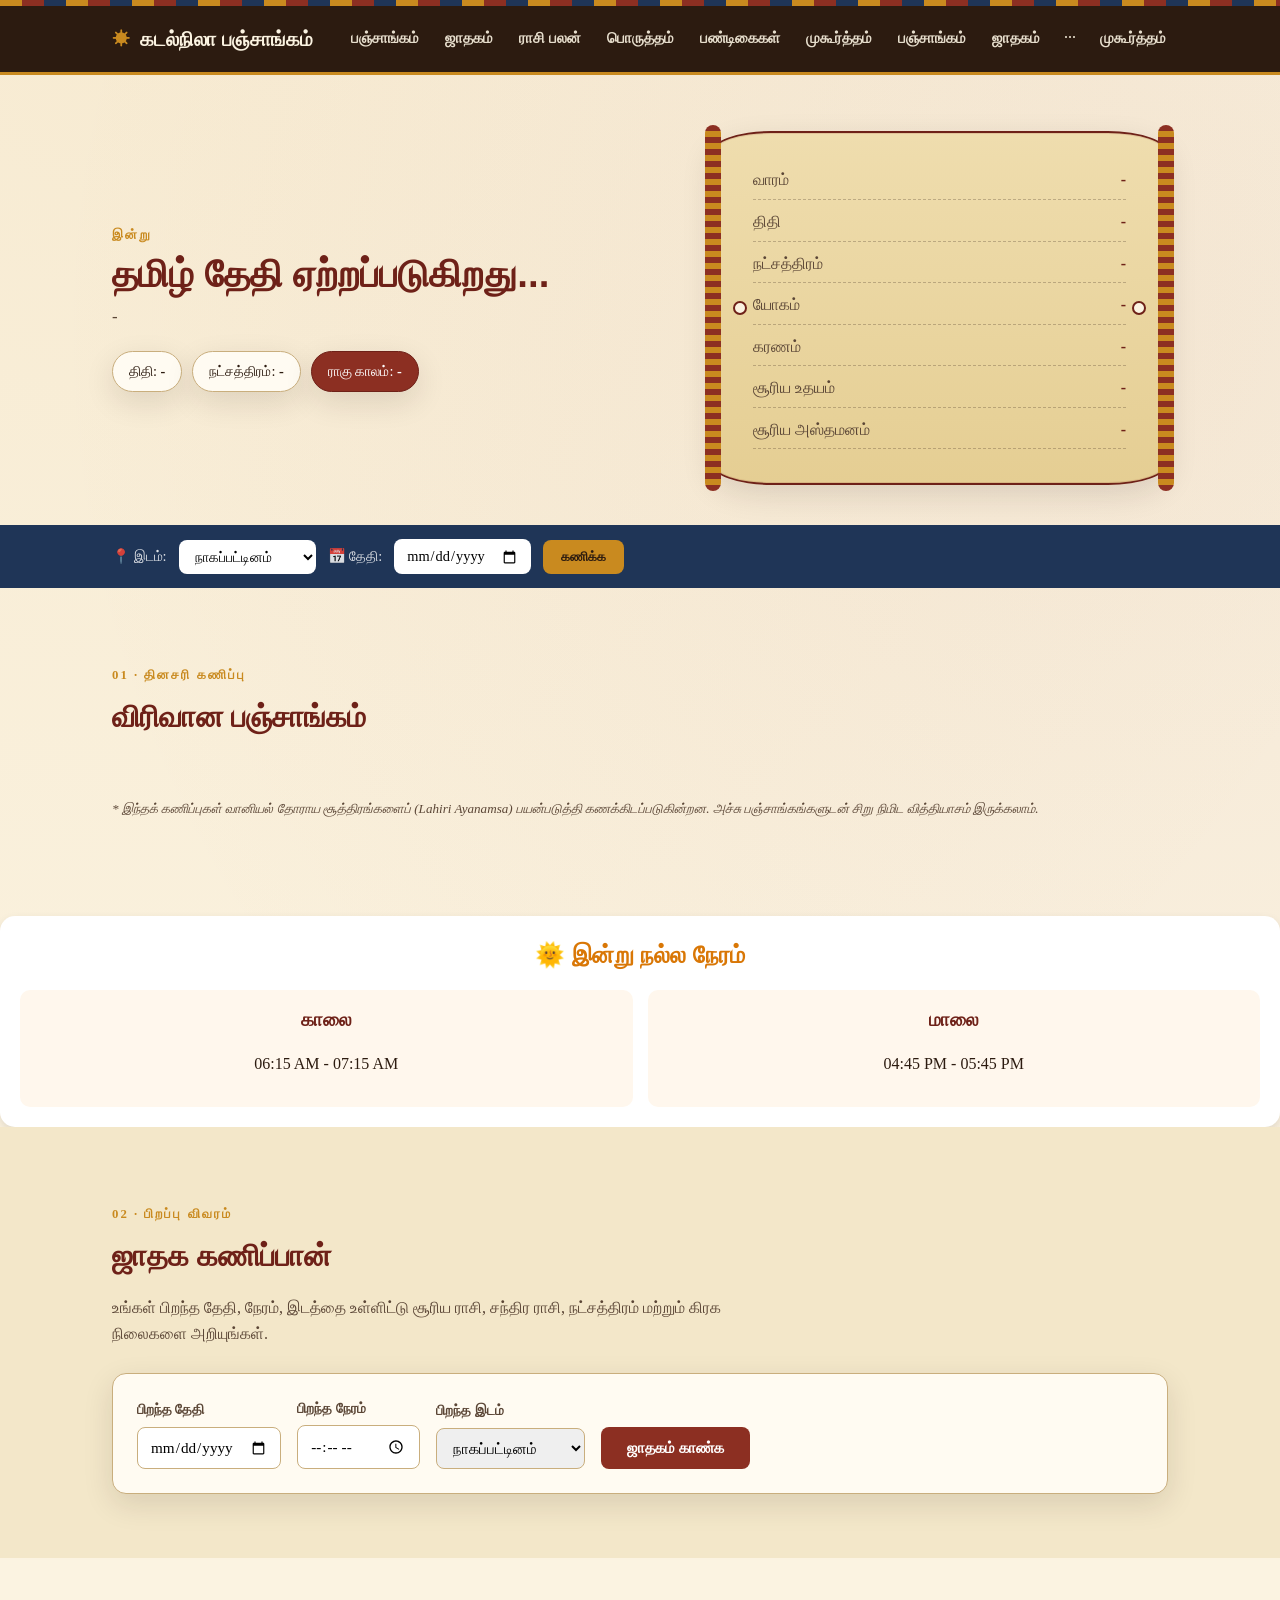
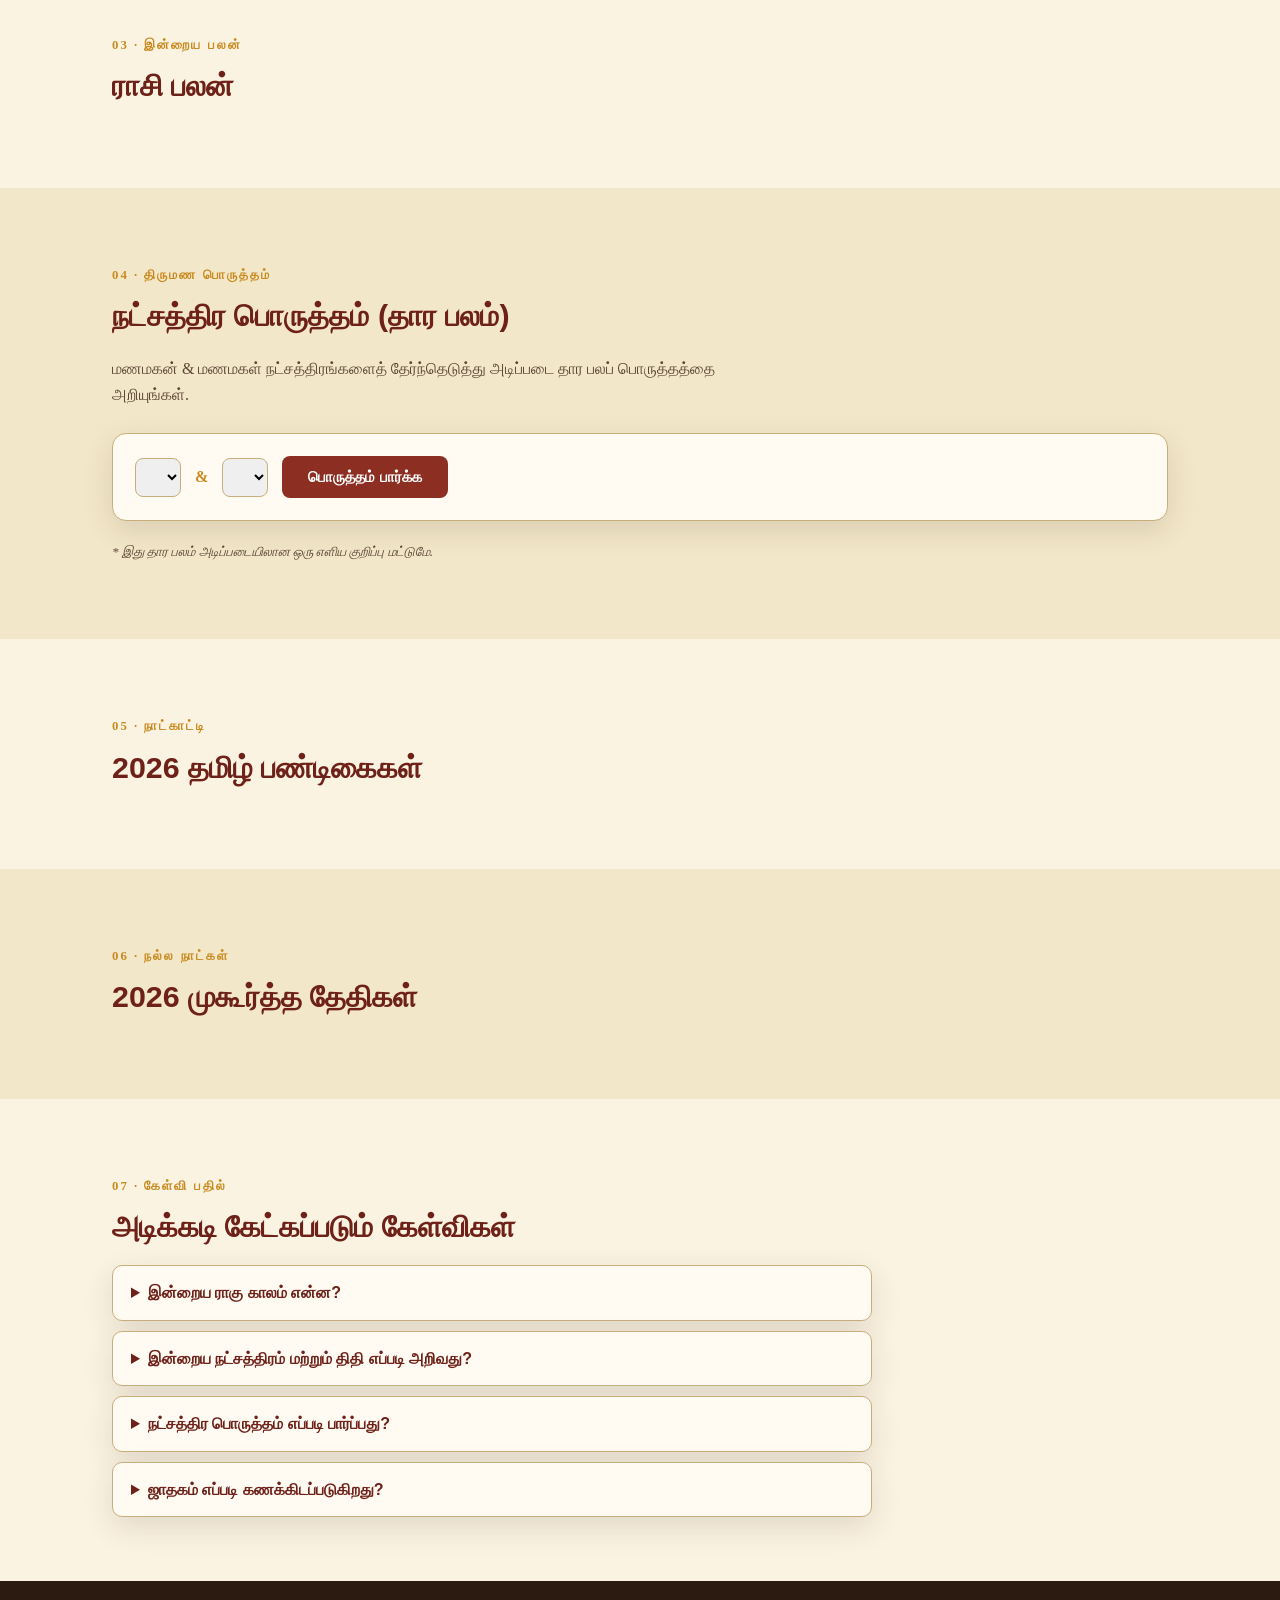
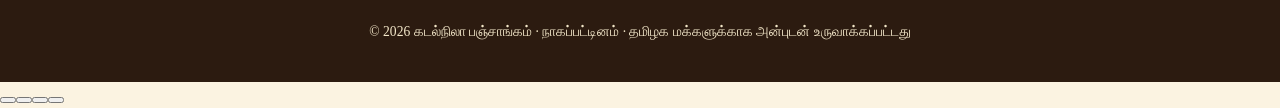
==== commit 0c9f027b: "add change" ====
--- a/index.html
+++ b/index.html
@@ -259,7 +259,8 @@
   <div class="wrap">
     <p>© 2026 கடல்நிலா பஞ்சாங்கம் · நாகப்பட்டினம் · தமிழக மக்களுக்காக அன்புடன் உருவாக்கப்பட்டது</p>
   </div>
-</footer>
+</footer><button onclick="toast('ஜூன் 2026 விரைவில்')"><button onclick="toast('ஜூன் 2026 விரைவில்')">
+  <button onclick="toast('ஆகஸ்ட் 2026 விரைவில்')"><button onclick="toast('ஆகஸ்ட் 2026 விரைவில்')">
 
 </body>
 </html>
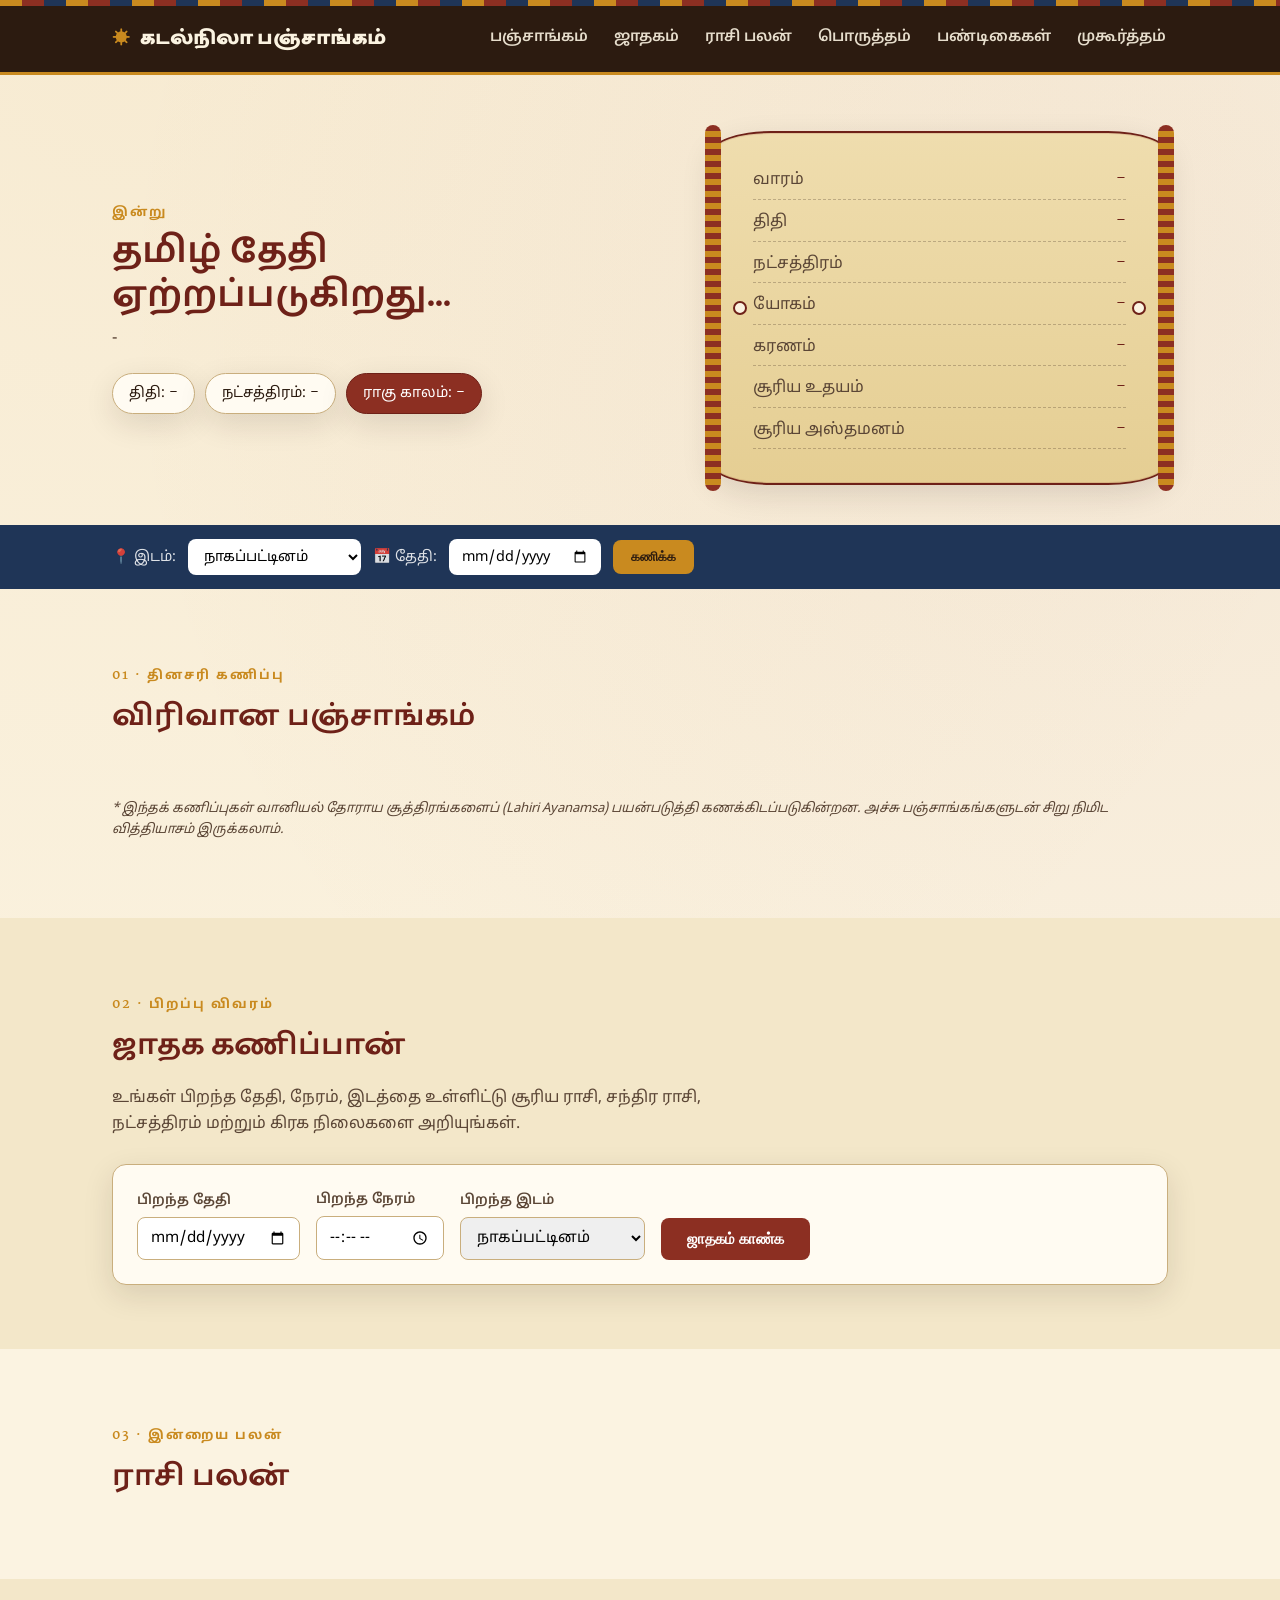
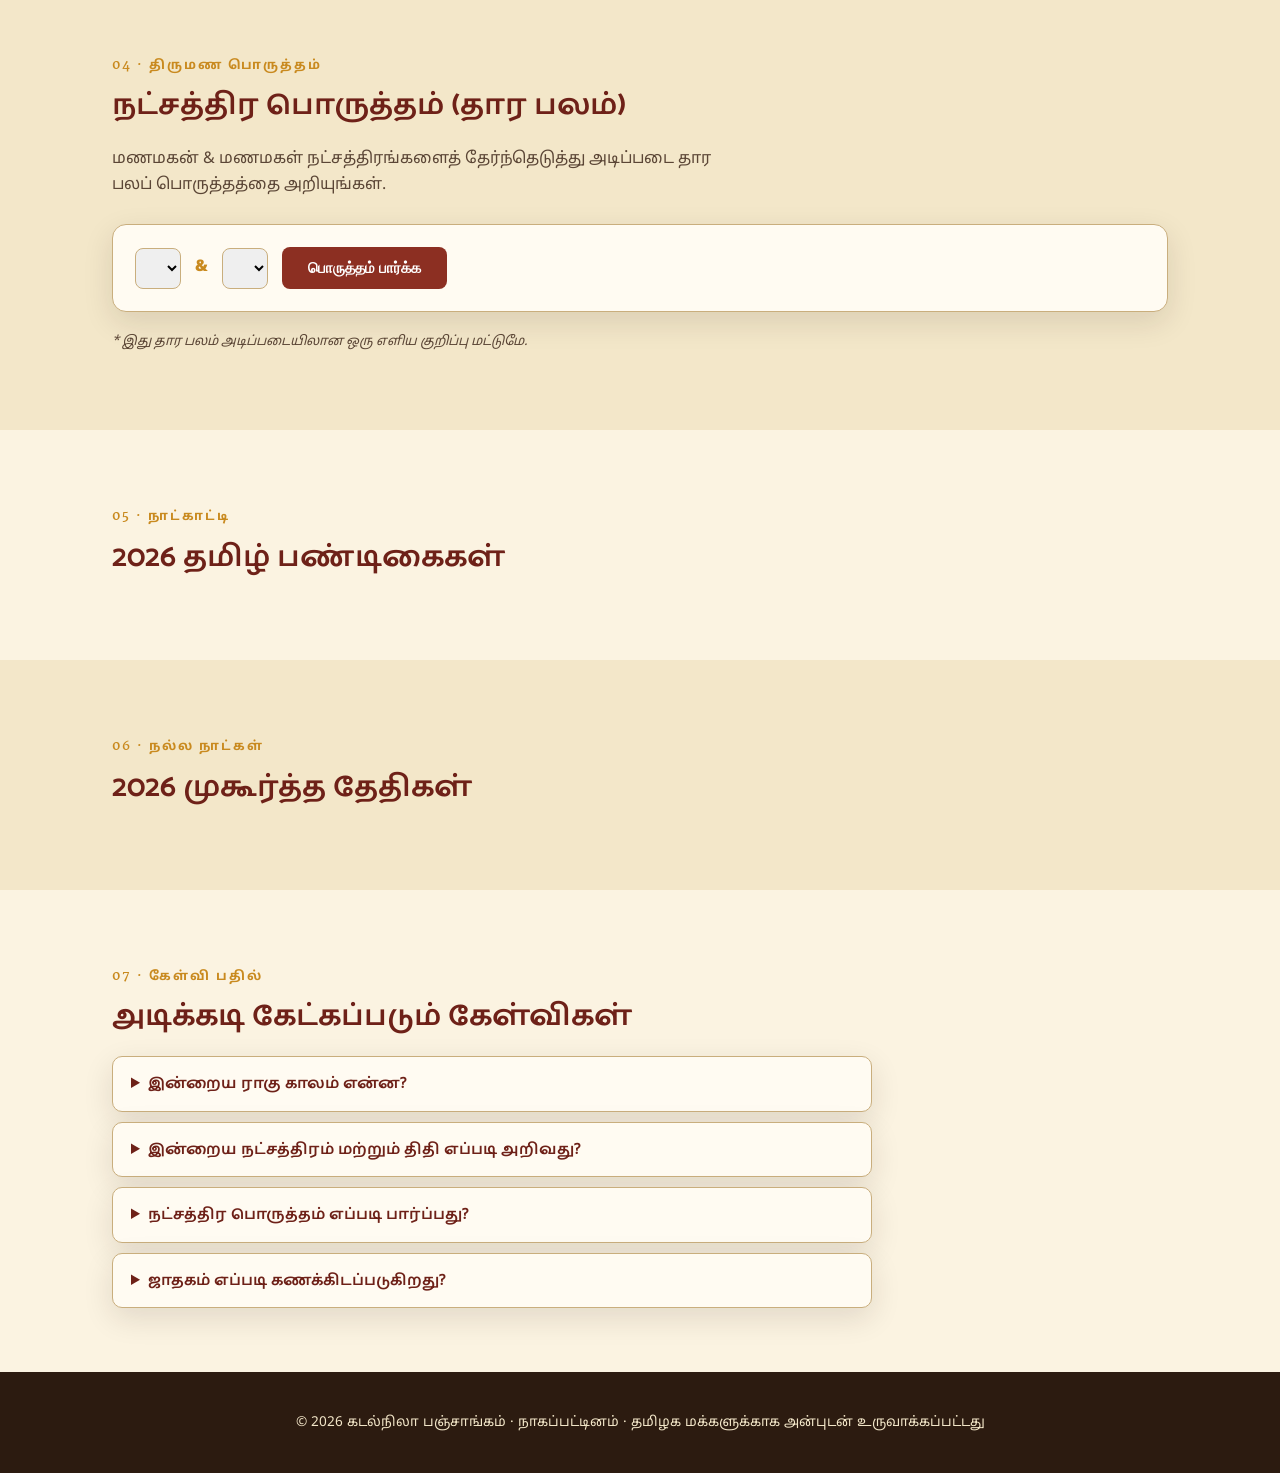
==== commit 6c76a954: "old file" ====
--- a/index.html
+++ b/index.html
@@ -21,8 +21,54 @@
 <meta name="theme-color" content="#8c2f22">
 <meta name="google-site-verification" content="W2U2GWZ15MZSLIfdau-xHzwiD-Z9TUqTjDm7PvHnTFs" />
 <link rel="manifest" href="manifest.json">
+<link rel="preconnect" href="https://fonts.googleapis.com">
+<link rel="preconnect" href="https://fonts.gstatic.com" crossorigin>
+<link href="https://fonts.googleapis.com/css2?family=Catamaran:wght@500;700;900&family=Noto+Sans+Tamil:wght@400;500;600;700&family=Martel:wght@400;600&display=swap" rel="stylesheet">
 <link rel="stylesheet" href="style.css">
-<script src="script.js"></script>
+<script type="application/ld+json">
+{
+  "@context": "https://schema.org",
+  "@type": "WebSite",
+  "name": "கடல்நிலா பஞ்சாங்கம்",
+  "alternateName": "Tamil Panchangam & Jothidam",
+  "url": "https://kadalnilapanchangam.pages.dev",
+  "inLanguage": "ta",
+  "description": "இன்றைய தமிழ் பஞ்சாங்கம், ஜாதகம், ராசி பலன், பொருத்தம் மற்றும் பண்டிகை நாட்காட்டி",
+  "potentialAction": {
+    "@type": "SearchAction",
+    "target": "https://kadalnilapanchangam.pages.dev/?date={search_term_string}",
+    "query-input": "required name=search_term_string"
+  }
+}
+</script>
+<script type="application/ld+json">
+{
+  "@context": "https://schema.org",
+  "@type": "FAQPage",
+  "mainEntity": [
+    {
+      "@type": "Question",
+      "name": "இன்றைய ராகு காலம் என்ன?",
+      "acceptedAnswer": { "@type": "Answer", "text": "ராகு காலம் ஒவ்வொரு நாளும் மாறுபடும், அது வாரத்தின் நாள் மற்றும் சூரிய உதய-அஸ்தமன நேரத்தைப் பொறுத்து கணக்கிடப்படுகிறது. உங்கள் ஊருக்கான துல்லியமான ராகு காலத்தை இந்த பக்கத்தின் மேலே காணலாம்." }
+    },
+    {
+      "@type": "Question",
+      "name": "இன்றைய நட்சத்திரம் மற்றும் திதி எப்படி அறிவது?",
+      "acceptedAnswer": { "@type": "Answer", "text": "சந்திரன் மற்றும் சூரியனின் நிலைமானத்தை வைத்து திதி மற்றும் நட்சத்திரம் கணக்கிடப்படுகிறது. இந்த பஞ்சாங்கப் பக்கத்தில் இன்றைய தேதிக்கான திதி, நட்சத்திரம் தானாக காண்பிக்கப்படும்." }
+    },
+    {
+      "@type": "Question",
+      "name": "நட்சத்திர பொருத்தம் எப்படி பார்ப்பது?",
+      "acceptedAnswer": { "@type": "Answer", "text": "மணமகன் மற்றும் மணமகளின் நட்சத்திரங்களை தேர்ந்தெடுத்து, தார பலம் அடிப்படையிலான அடிப்படை பொருத்தத்தை இந்த தளத்தில் இலவசமாக அறியலாம்." }
+    },
+    {
+      "@type": "Question",
+      "name": "ஜாதகம் எப்படி கணக்கிடப்படுகிறது?",
+      "acceptedAnswer": { "@type": "Answer", "text": "பிறந்த தேதி, நேரம், இடத்தை வைத்து சூரிய ராசி, சந்திர ராசி, ஜென்ம நட்சத்திரம் மற்றும் கிரக நிலைகள் கணக்கிடப்படுகின்றன." }
+    }
+  ]
+}
+</script>
 </head>
 <body>
 
@@ -40,12 +86,7 @@
       <a href="#rasipalan">ராசி பலன்</a>
       <a href="#porutham">பொருத்தம்</a>
       <a href="#pandigai">பண்டிகைகள்</a>
-      <a href="#muhurtham">முகூர்த்தம்</a><nav class="main-nav">
-  <a href="#panchangam">பஞ்சாங்கம்</a>
-  <a href="#jathagam">ஜாதகம்</a>
-  ...
-  <a href="muhurtham.html">முகூர்த்தம்</a>   <!-- புதியது -->
-</nav>
+      <a href="#muhurtham">முகூர்த்தம்</a>
     </nav>
     <button class="nav-toggle" id="navToggle" aria-label="பட்டியலைத் திற">☰</button>
   </div>
@@ -91,21 +132,12 @@
         <option value="Coimbatore" data-lat="11.0168" data-lon="76.9558">கோயம்புத்தூர்</option>
         <option value="Trichy" data-lat="10.7905" data-lon="78.7047">திருச்சிராப்பள்ளி</option>
         <option value="Thanjavur" data-lat="10.7870" data-lon="79.1378">தஞ்சாவூர்</option>
-        <option value="Tirunelveli" data-lat="8.7139" data-lon="77.7564">திருநெல்வேலி</option>
         <option value="Salem" data-lat="11.6643" data-lon="78.1460">சேலம்</option>
+        <option value="Tirunelveli" data-lat="8.7139" data-lon="77.7560">திருநெல்வேலி</option>
         <option value="Vellore" data-lat="12.9165" data-lon="79.1325">வேலூர்</option>
         <option value="Erode" data-lat="11.3410" data-lon="77.7172">ஈரோடு</option>
-        <option value="Kanchipuram" data-lat="12.8342" data-lon="79.7036">காஞ்சிபுரம்</option>
-        <option value="Kumbakonam" data-lat="10.9601" data-lon="79.3832">கும்பகோணம்</option>
-        <option value="Puducherry" data-lat="11.9416" data-lon="79.8083">புதுச்சேரி</option>
-        <option value="Vijayawada" data-lat="16.5062" data-lon="80.6480">விஜயவாடா</option>
-        <option value="Hyderabad" data-lat="17.3850" data-lon="78.4867">ஹைதராபாத்</option>
-        <option value="malaysia" data-lat="3.1390" data-lon="101.6869">மலேசியா</option>
-        <option value="singapore" data-lat="1.3521" data-lon="103.8198">சிங்கப்பூர்</option>
-        
-
-
-              
+
+
       </select>
       <label for="dateInput">📅 தேதி:</label>
       <input type="date" id="dateInput">
@@ -121,21 +153,7 @@
       <div class="kalam-grid" id="kalamGrid"></div>
       <p class="disclaimer">* இந்தக் கணிப்புகள் வானியல் தோராய சூத்திரங்களைப் (Lahiri Ayanamsa) பயன்படுத்தி கணக்கிடப்படுகின்றன. அச்சு பஞ்சாங்கங்களுடன் சிறு நிமிட வித்தியாசம் இருக்கலாம்.</p>
     </div>
-  </section><section class="nalla-neram-card">
-    <h2>🌞 இன்று நல்ல நேரம்</h2>
-
-    <div class="neram-box">
-        <div class="time-item">
-            <h3>காலை</h3>
-            <p id="morningNallaNeram">06:15 AM - 07:15 AM</p>
-        </div>
-
-        <div class="time-item">
-            <h3>மாலை</h3>
-            <p id="eveningNallaNeram">04:45 PM - 05:45 PM</p>
-        </div>
-    </div>
-</section>
+  </section>
 
   <section id="jathagam" class="section alt">
     <div class="wrap">
@@ -160,17 +178,10 @@
             <option value="Coimbatore" data-lat="11.0168" data-lon="76.9558">கோயம்புத்தூர்</option>
             <option value="Trichy" data-lat="10.7905" data-lon="78.7047">திருச்சிராப்பள்ளி</option>
             <option value="Thanjavur" data-lat="10.7870" data-lon="79.1378">தஞ்சாவூர்</option>
-            <option value="Tirunelveli" data-lat="8.7139" data-lon="77.7564">திருநெல்வேலி</option>
             <option value="Salem" data-lat="11.6643" data-lon="78.1460">சேலம்</option>
-            <option value="Vellore" data-lat="12.9165" data-lon="79.1325">வேலூர்</option>
-            <option value="Erode" data-lat="11.3410" data-lon="77.7172">ஈரோடு</option>
-            <option value="Kanchipuram" data-lat="12.8342"  data-lon="79.7036">காஞ்சிபுரம்</option>
-            <option value="Kumbakonam" data-lat="10.9601" data-lon="79.3832">கும்பகோணம்</option>
-            <option value="Puducherry" data-lat="11.9416" data-lon="79.8083">புதுச்சேரி</option>
-            <option value="Vijayawada" data-lat="16.5062  " data-lon="80.6480">விஜயவாடா</option>
-            <option value="Hyderabad" data-lat="17.3850" data-lon="78.4867">ஹைதராபாத்</option>
-            <option value="malaysia" data-lat="3.1390" data-lon="101.6869">மலேசியா</option>
-            <option value="singapore" data-lat="1.3521" data-l  on="103.8198">சிங்கப்பூர்</option>
+            <option value="Tirunelveli" data-lat="8.7139" data-lon="77.7560">திருநெல்வேலி</option>
+            <option value="Vellore" data-lat="12.9165" data -lon="79.1325">வேலூர்</option>
+            <option value="Erode" data-lat="11.3410" data-lon="77.7172">ஈரோடு</option>  
           </select>
         </div>
         <button type="submit" class="btn-primary">ஜாதகம் காண்க</button>
@@ -259,8 +270,8 @@
   <div class="wrap">
     <p>© 2026 கடல்நிலா பஞ்சாங்கம் · நாகப்பட்டினம் · தமிழக மக்களுக்காக அன்புடன் உருவாக்கப்பட்டது</p>
   </div>
-</footer><button onclick="toast('ஜூன் 2026 விரைவில்')"><button onclick="toast('ஜூன் 2026 விரைவில்')">
-  <button onclick="toast('ஆகஸ்ட் 2026 விரைவில்')"><button onclick="toast('ஆகஸ்ட் 2026 விரைவில்')">
-
+</footer>
+
+<script src="script.js"></script>
 </body>
 </html>
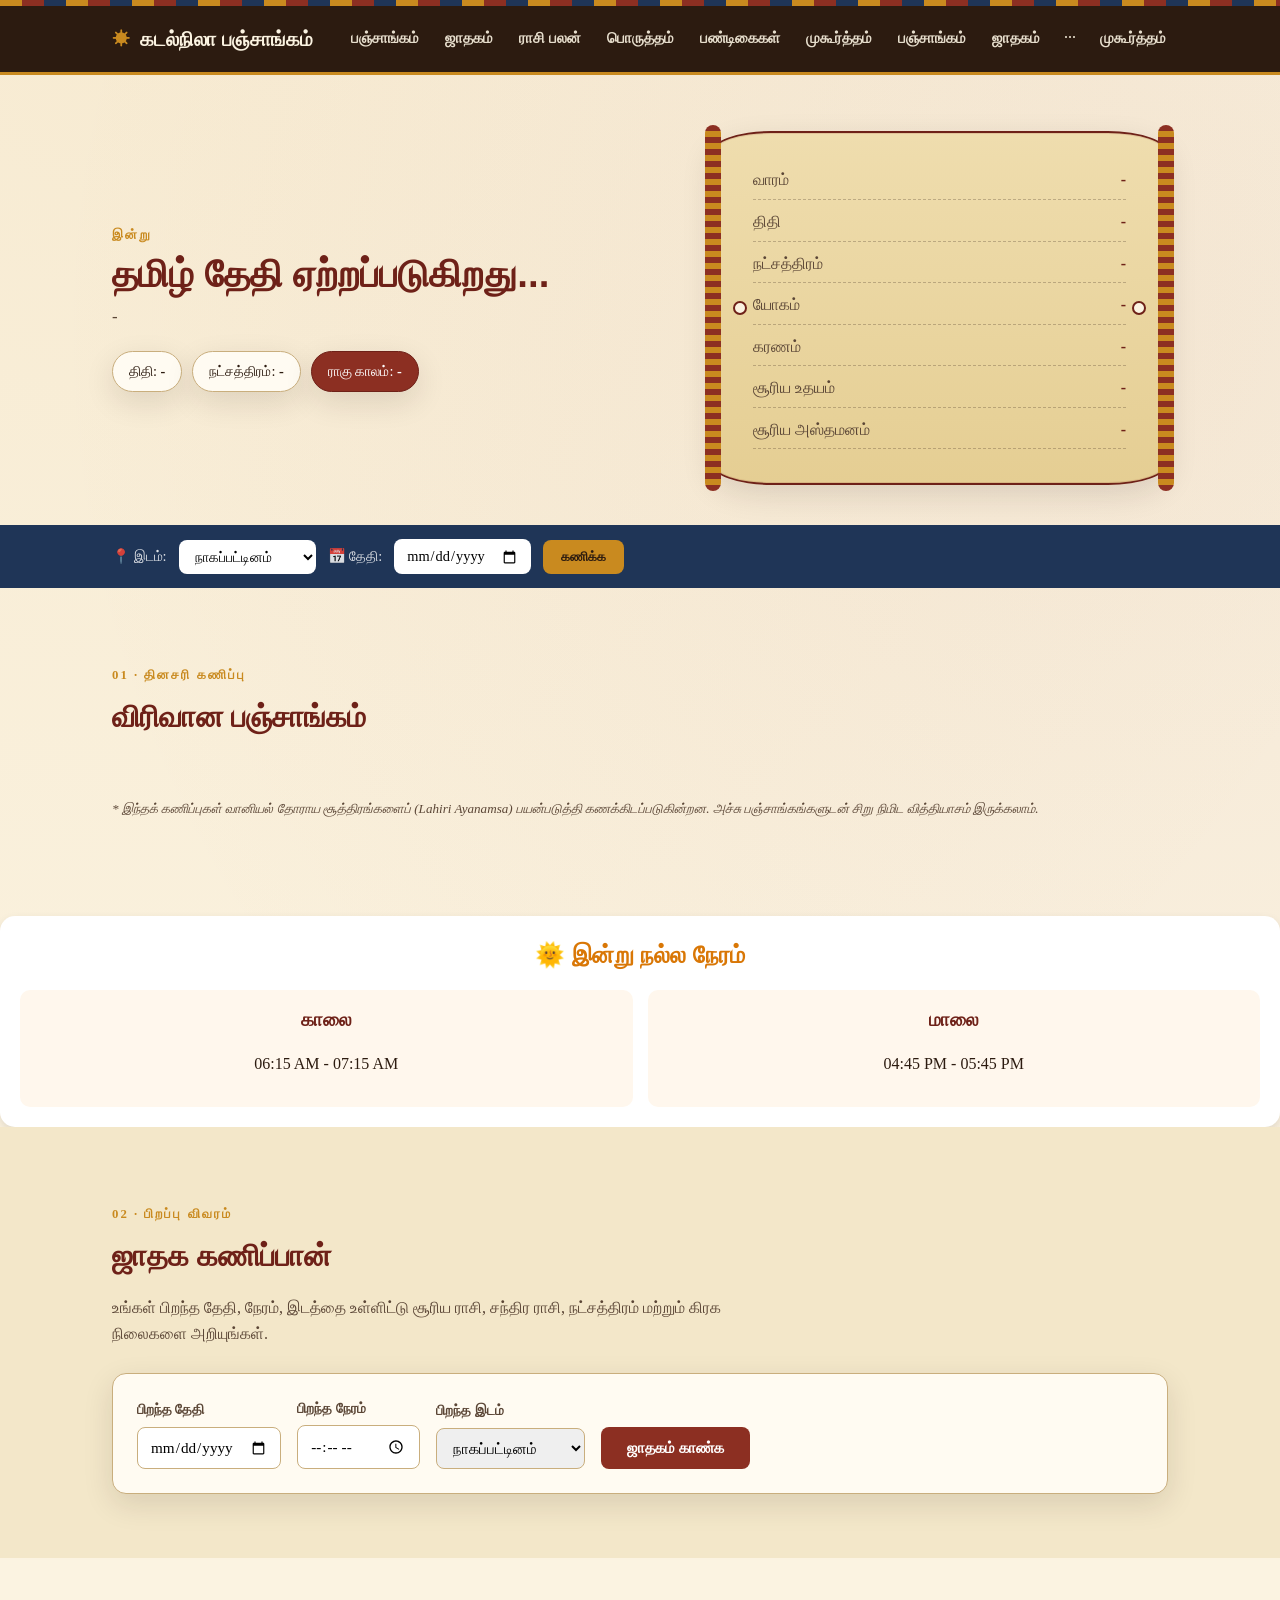
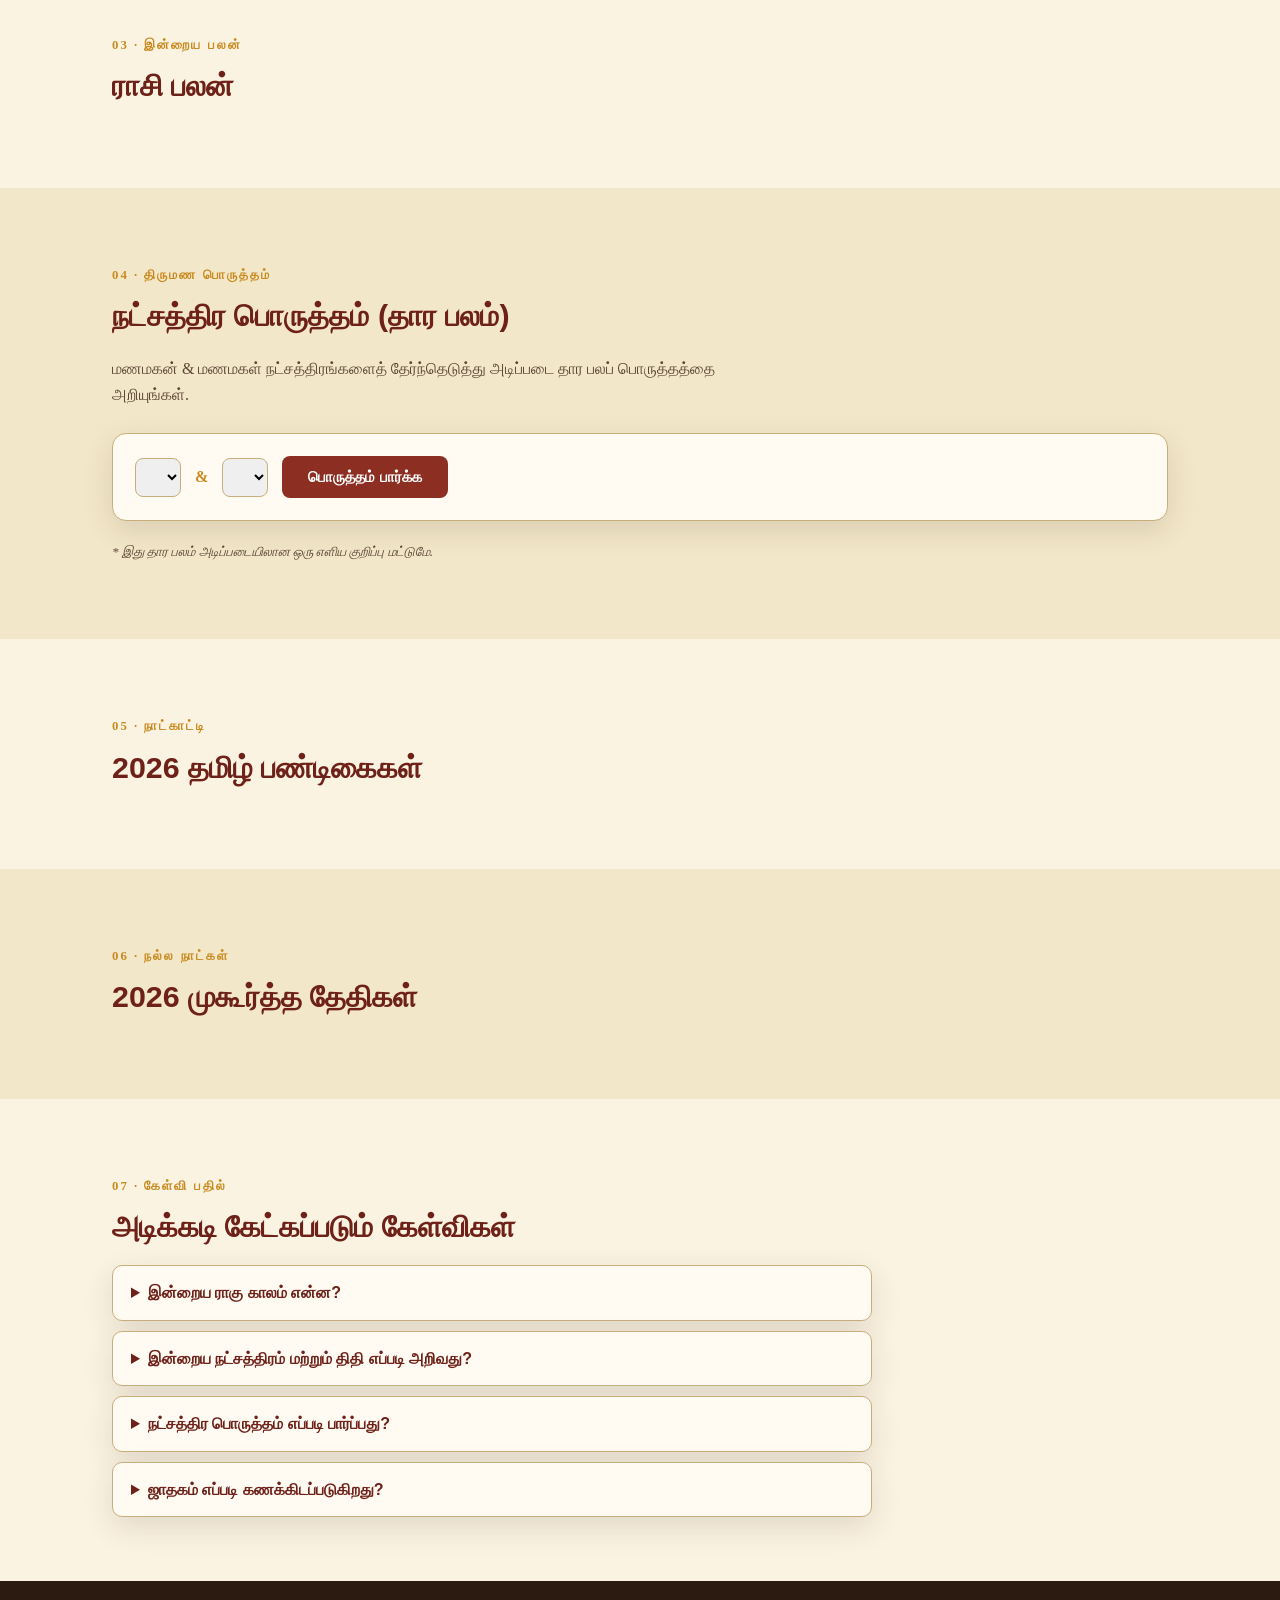
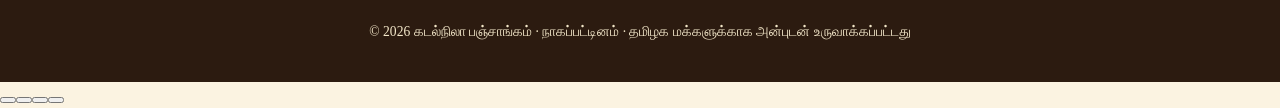
==== commit 16bd9f25: "Resolved merge conflict" ====
--- a/index.html
+++ b/index.html
@@ -21,54 +21,8 @@
 <meta name="theme-color" content="#8c2f22">
 <meta name="google-site-verification" content="W2U2GWZ15MZSLIfdau-xHzwiD-Z9TUqTjDm7PvHnTFs" />
 <link rel="manifest" href="manifest.json">
-<link rel="preconnect" href="https://fonts.googleapis.com">
-<link rel="preconnect" href="https://fonts.gstatic.com" crossorigin>
-<link href="https://fonts.googleapis.com/css2?family=Catamaran:wght@500;700;900&family=Noto+Sans+Tamil:wght@400;500;600;700&family=Martel:wght@400;600&display=swap" rel="stylesheet">
 <link rel="stylesheet" href="style.css">
-<script type="application/ld+json">
-{
-  "@context": "https://schema.org",
-  "@type": "WebSite",
-  "name": "கடல்நிலா பஞ்சாங்கம்",
-  "alternateName": "Tamil Panchangam & Jothidam",
-  "url": "https://kadalnilapanchangam.pages.dev",
-  "inLanguage": "ta",
-  "description": "இன்றைய தமிழ் பஞ்சாங்கம், ஜாதகம், ராசி பலன், பொருத்தம் மற்றும் பண்டிகை நாட்காட்டி",
-  "potentialAction": {
-    "@type": "SearchAction",
-    "target": "https://kadalnilapanchangam.pages.dev/?date={search_term_string}",
-    "query-input": "required name=search_term_string"
-  }
-}
-</script>
-<script type="application/ld+json">
-{
-  "@context": "https://schema.org",
-  "@type": "FAQPage",
-  "mainEntity": [
-    {
-      "@type": "Question",
-      "name": "இன்றைய ராகு காலம் என்ன?",
-      "acceptedAnswer": { "@type": "Answer", "text": "ராகு காலம் ஒவ்வொரு நாளும் மாறுபடும், அது வாரத்தின் நாள் மற்றும் சூரிய உதய-அஸ்தமன நேரத்தைப் பொறுத்து கணக்கிடப்படுகிறது. உங்கள் ஊருக்கான துல்லியமான ராகு காலத்தை இந்த பக்கத்தின் மேலே காணலாம்." }
-    },
-    {
-      "@type": "Question",
-      "name": "இன்றைய நட்சத்திரம் மற்றும் திதி எப்படி அறிவது?",
-      "acceptedAnswer": { "@type": "Answer", "text": "சந்திரன் மற்றும் சூரியனின் நிலைமானத்தை வைத்து திதி மற்றும் நட்சத்திரம் கணக்கிடப்படுகிறது. இந்த பஞ்சாங்கப் பக்கத்தில் இன்றைய தேதிக்கான திதி, நட்சத்திரம் தானாக காண்பிக்கப்படும்." }
-    },
-    {
-      "@type": "Question",
-      "name": "நட்சத்திர பொருத்தம் எப்படி பார்ப்பது?",
-      "acceptedAnswer": { "@type": "Answer", "text": "மணமகன் மற்றும் மணமகளின் நட்சத்திரங்களை தேர்ந்தெடுத்து, தார பலம் அடிப்படையிலான அடிப்படை பொருத்தத்தை இந்த தளத்தில் இலவசமாக அறியலாம்." }
-    },
-    {
-      "@type": "Question",
-      "name": "ஜாதகம் எப்படி கணக்கிடப்படுகிறது?",
-      "acceptedAnswer": { "@type": "Answer", "text": "பிறந்த தேதி, நேரம், இடத்தை வைத்து சூரிய ராசி, சந்திர ராசி, ஜென்ம நட்சத்திரம் மற்றும் கிரக நிலைகள் கணக்கிடப்படுகின்றன." }
-    }
-  ]
-}
-</script>
+<script src="script.js"></script>
 </head>
 <body>
 
@@ -86,7 +40,12 @@
       <a href="#rasipalan">ராசி பலன்</a>
       <a href="#porutham">பொருத்தம்</a>
       <a href="#pandigai">பண்டிகைகள்</a>
-      <a href="#muhurtham">முகூர்த்தம்</a>
+      <a href="#muhurtham">முகூர்த்தம்</a><nav class="main-nav">
+  <a href="#panchangam">பஞ்சாங்கம்</a>
+  <a href="#jathagam">ஜாதகம்</a>
+  ...
+  <a href="muhurtham.html">முகூர்த்தம்</a>   <!-- புதியது -->
+</nav>
     </nav>
     <button class="nav-toggle" id="navToggle" aria-label="பட்டியலைத் திற">☰</button>
   </div>
@@ -132,12 +91,30 @@
         <option value="Coimbatore" data-lat="11.0168" data-lon="76.9558">கோயம்புத்தூர்</option>
         <option value="Trichy" data-lat="10.7905" data-lon="78.7047">திருச்சிராப்பள்ளி</option>
         <option value="Thanjavur" data-lat="10.7870" data-lon="79.1378">தஞ்சாவூர்</option>
+<<<<<<< HEAD
         <option value="Salem" data-lat="11.6643" data-lon="78.1460">சேலம்</option>
         <option value="Tirunelveli" data-lat="8.7139" data-lon="77.7560">திருநெல்வேலி</option>
         <option value="Vellore" data-lat="12.9165" data-lon="79.1325">வேலூர்</option>
         <option value="Erode" data-lat="11.3410" data-lon="77.7172">ஈரோடு</option>
 
 
+=======
+        <option value="Tirunelveli" data-lat="8.7139" data-lon="77.7564">திருநெல்வேலி</option>
+        <option value="Salem" data-lat="11.6643" data-lon="78.1460">சேலம்</option>
+        <option value="Vellore" data-lat="12.9165" data-lon="79.1325">வேலூர்</option>
+        <option value="Erode" data-lat="11.3410" data-lon="77.7172">ஈரோடு</option>
+        <option value="Kanchipuram" data-lat="12.8342" data-lon="79.7036">காஞ்சிபுரம்</option>
+        <option value="Kumbakonam" data-lat="10.9601" data-lon="79.3832">கும்பகோணம்</option>
+        <option value="Puducherry" data-lat="11.9416" data-lon="79.8083">புதுச்சேரி</option>
+        <option value="Vijayawada" data-lat="16.5062" data-lon="80.6480">விஜயவாடா</option>
+        <option value="Hyderabad" data-lat="17.3850" data-lon="78.4867">ஹைதராபாத்</option>
+        <option value="malaysia" data-lat="3.1390" data-lon="101.6869">மலேசியா</option>
+        <option value="singapore" data-lat="1.3521" data-lon="103.8198">சிங்கப்பூர்</option>
+        
+
+
+              
+>>>>>>> 0c9f027bdd6d85502b276cf76bc3b3e95238226d
       </select>
       <label for="dateInput">📅 தேதி:</label>
       <input type="date" id="dateInput">
@@ -153,7 +130,21 @@
       <div class="kalam-grid" id="kalamGrid"></div>
       <p class="disclaimer">* இந்தக் கணிப்புகள் வானியல் தோராய சூத்திரங்களைப் (Lahiri Ayanamsa) பயன்படுத்தி கணக்கிடப்படுகின்றன. அச்சு பஞ்சாங்கங்களுடன் சிறு நிமிட வித்தியாசம் இருக்கலாம்.</p>
     </div>
-  </section>
+  </section><section class="nalla-neram-card">
+    <h2>🌞 இன்று நல்ல நேரம்</h2>
+
+    <div class="neram-box">
+        <div class="time-item">
+            <h3>காலை</h3>
+            <p id="morningNallaNeram">06:15 AM - 07:15 AM</p>
+        </div>
+
+        <div class="time-item">
+            <h3>மாலை</h3>
+            <p id="eveningNallaNeram">04:45 PM - 05:45 PM</p>
+        </div>
+    </div>
+</section>
 
   <section id="jathagam" class="section alt">
     <div class="wrap">
@@ -178,10 +169,24 @@
             <option value="Coimbatore" data-lat="11.0168" data-lon="76.9558">கோயம்புத்தூர்</option>
             <option value="Trichy" data-lat="10.7905" data-lon="78.7047">திருச்சிராப்பள்ளி</option>
             <option value="Thanjavur" data-lat="10.7870" data-lon="79.1378">தஞ்சாவூர்</option>
+<<<<<<< HEAD
             <option value="Salem" data-lat="11.6643" data-lon="78.1460">சேலம்</option>
             <option value="Tirunelveli" data-lat="8.7139" data-lon="77.7560">திருநெல்வேலி</option>
             <option value="Vellore" data-lat="12.9165" data -lon="79.1325">வேலூர்</option>
             <option value="Erode" data-lat="11.3410" data-lon="77.7172">ஈரோடு</option>  
+=======
+            <option value="Tirunelveli" data-lat="8.7139" data-lon="77.7564">திருநெல்வேலி</option>
+            <option value="Salem" data-lat="11.6643" data-lon="78.1460">சேலம்</option>
+            <option value="Vellore" data-lat="12.9165" data-lon="79.1325">வேலூர்</option>
+            <option value="Erode" data-lat="11.3410" data-lon="77.7172">ஈரோடு</option>
+            <option value="Kanchipuram" data-lat="12.8342"  data-lon="79.7036">காஞ்சிபுரம்</option>
+            <option value="Kumbakonam" data-lat="10.9601" data-lon="79.3832">கும்பகோணம்</option>
+            <option value="Puducherry" data-lat="11.9416" data-lon="79.8083">புதுச்சேரி</option>
+            <option value="Vijayawada" data-lat="16.5062  " data-lon="80.6480">விஜயவாடா</option>
+            <option value="Hyderabad" data-lat="17.3850" data-lon="78.4867">ஹைதராபாத்</option>
+            <option value="malaysia" data-lat="3.1390" data-lon="101.6869">மலேசியா</option>
+            <option value="singapore" data-lat="1.3521" data-l  on="103.8198">சிங்கப்பூர்</option>
+>>>>>>> 0c9f027bdd6d85502b276cf76bc3b3e95238226d
           </select>
         </div>
         <button type="submit" class="btn-primary">ஜாதகம் காண்க</button>
@@ -270,8 +275,8 @@
   <div class="wrap">
     <p>© 2026 கடல்நிலா பஞ்சாங்கம் · நாகப்பட்டினம் · தமிழக மக்களுக்காக அன்புடன் உருவாக்கப்பட்டது</p>
   </div>
-</footer>
-
-<script src="script.js"></script>
+</footer><button onclick="toast('ஜூன் 2026 விரைவில்')"><button onclick="toast('ஜூன் 2026 விரைவில்')">
+  <button onclick="toast('ஆகஸ்ட் 2026 விரைவில்')"><button onclick="toast('ஆகஸ்ட் 2026 விரைவில்')">
+
 </body>
 </html>
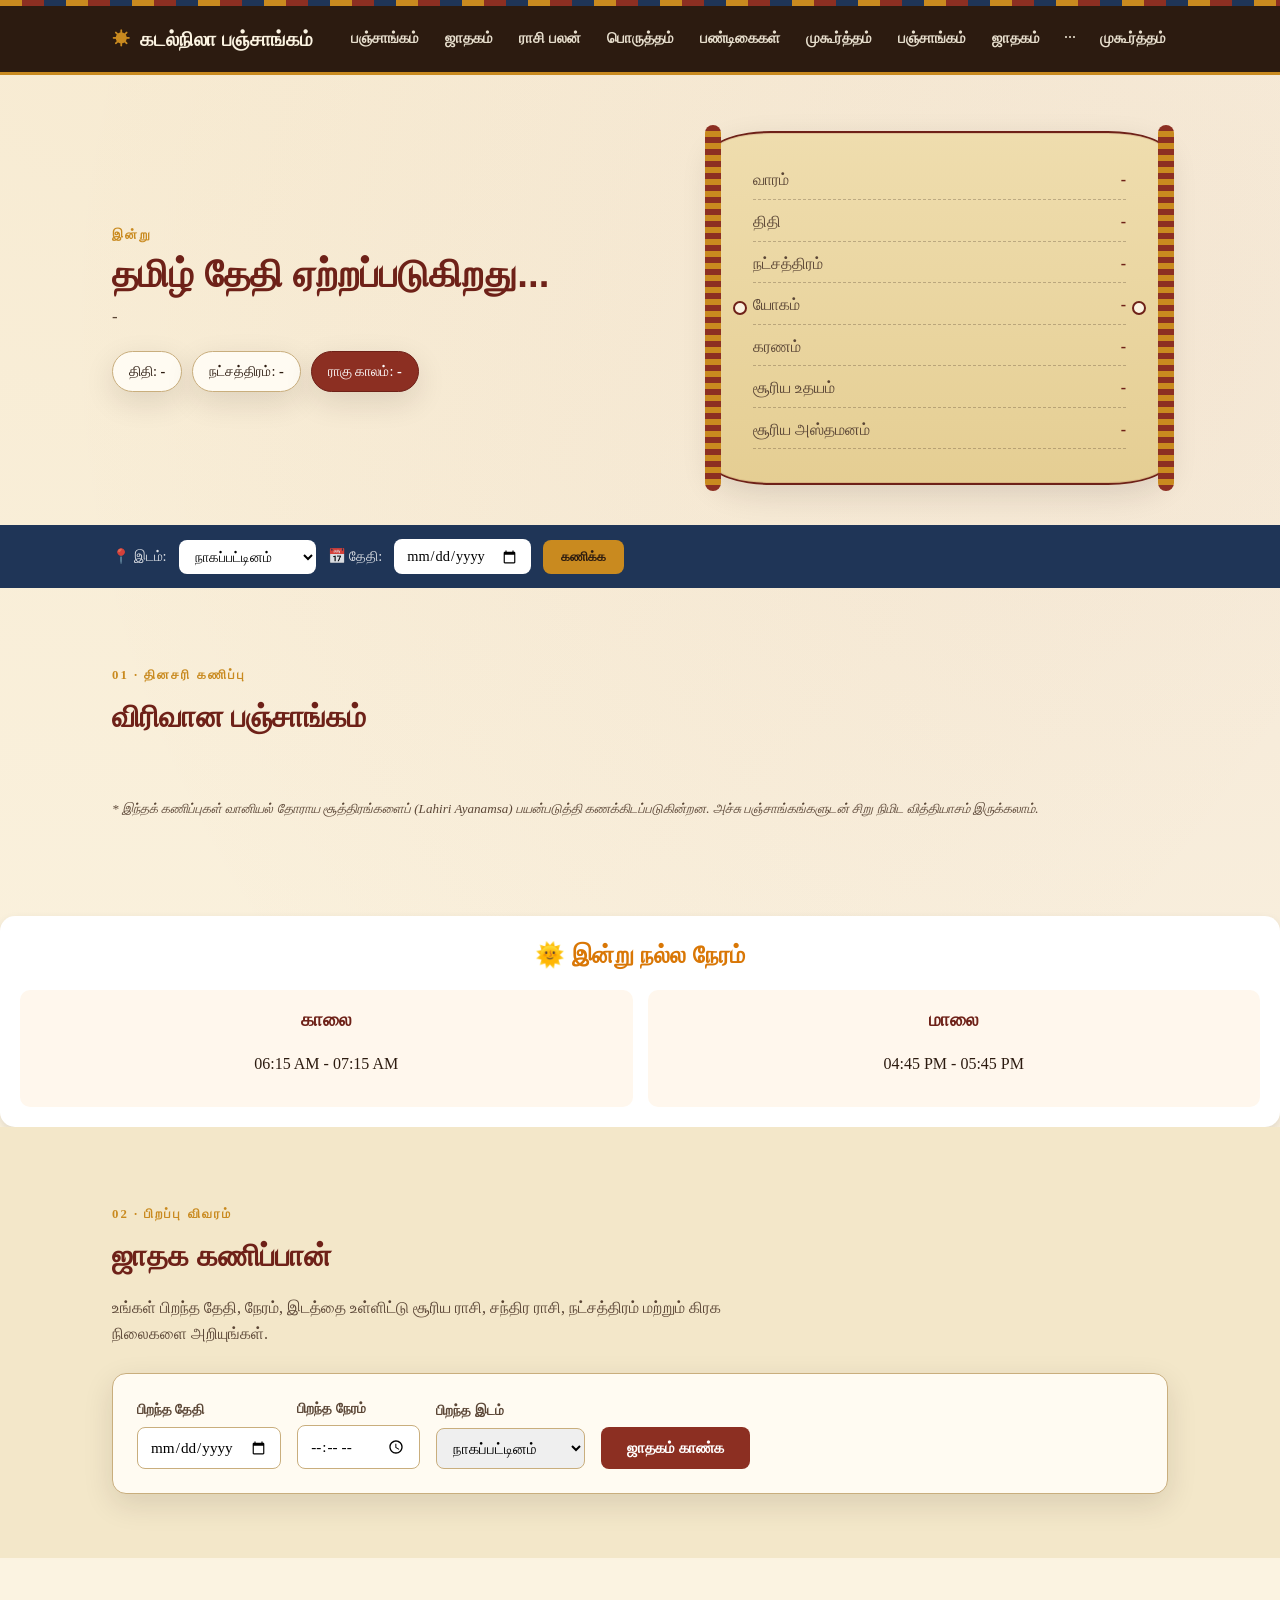
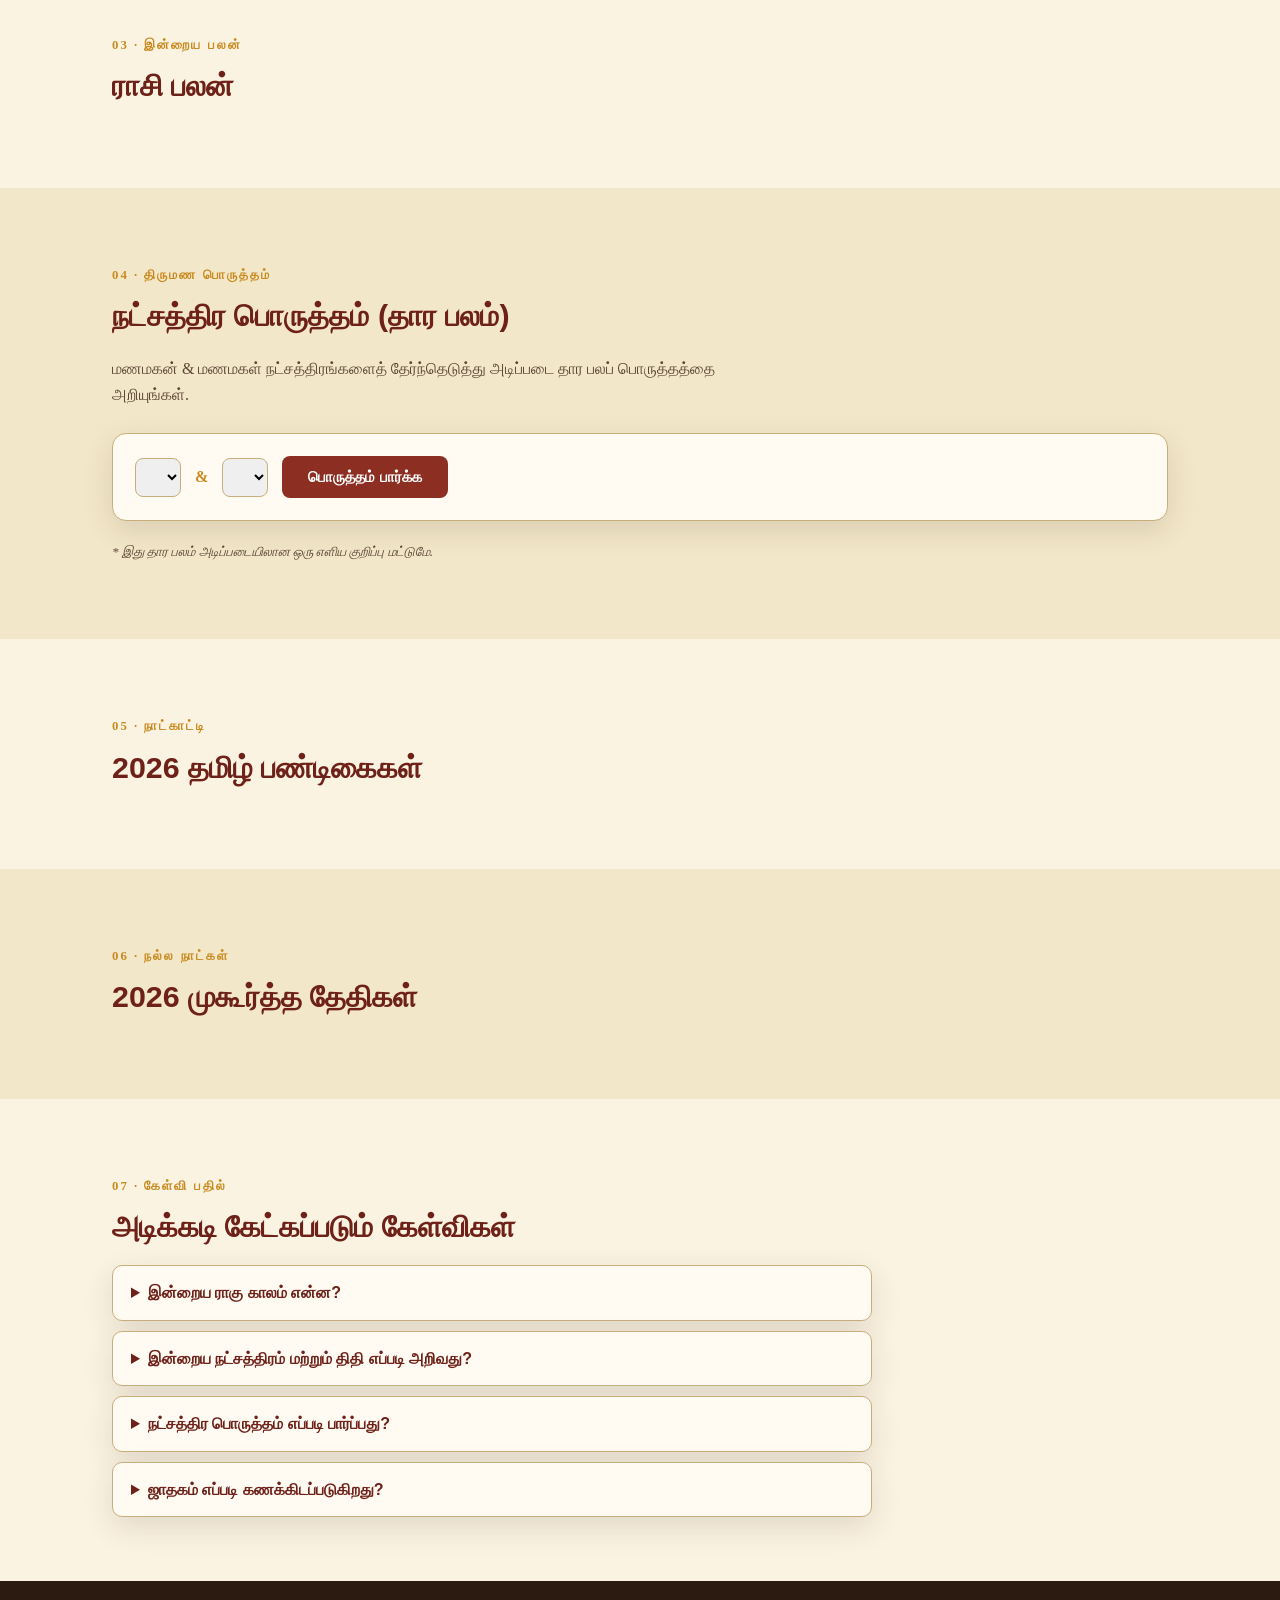
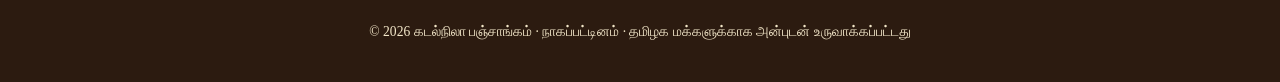
==== commit 59c80a8e: "c" ====
--- a/index.html
+++ b/index.html
@@ -275,8 +275,7 @@
   <div class="wrap">
     <p>© 2026 கடல்நிலா பஞ்சாங்கம் · நாகப்பட்டினம் · தமிழக மக்களுக்காக அன்புடன் உருவாக்கப்பட்டது</p>
   </div>
-</footer><button onclick="toast('ஜூன் 2026 விரைவில்')"><button onclick="toast('ஜூன் 2026 விரைவில்')">
-  <button onclick="toast('ஆகஸ்ட் 2026 விரைவில்')"><button onclick="toast('ஆகஸ்ட் 2026 விரைவில்')">
+
 
 </body>
 </html>
